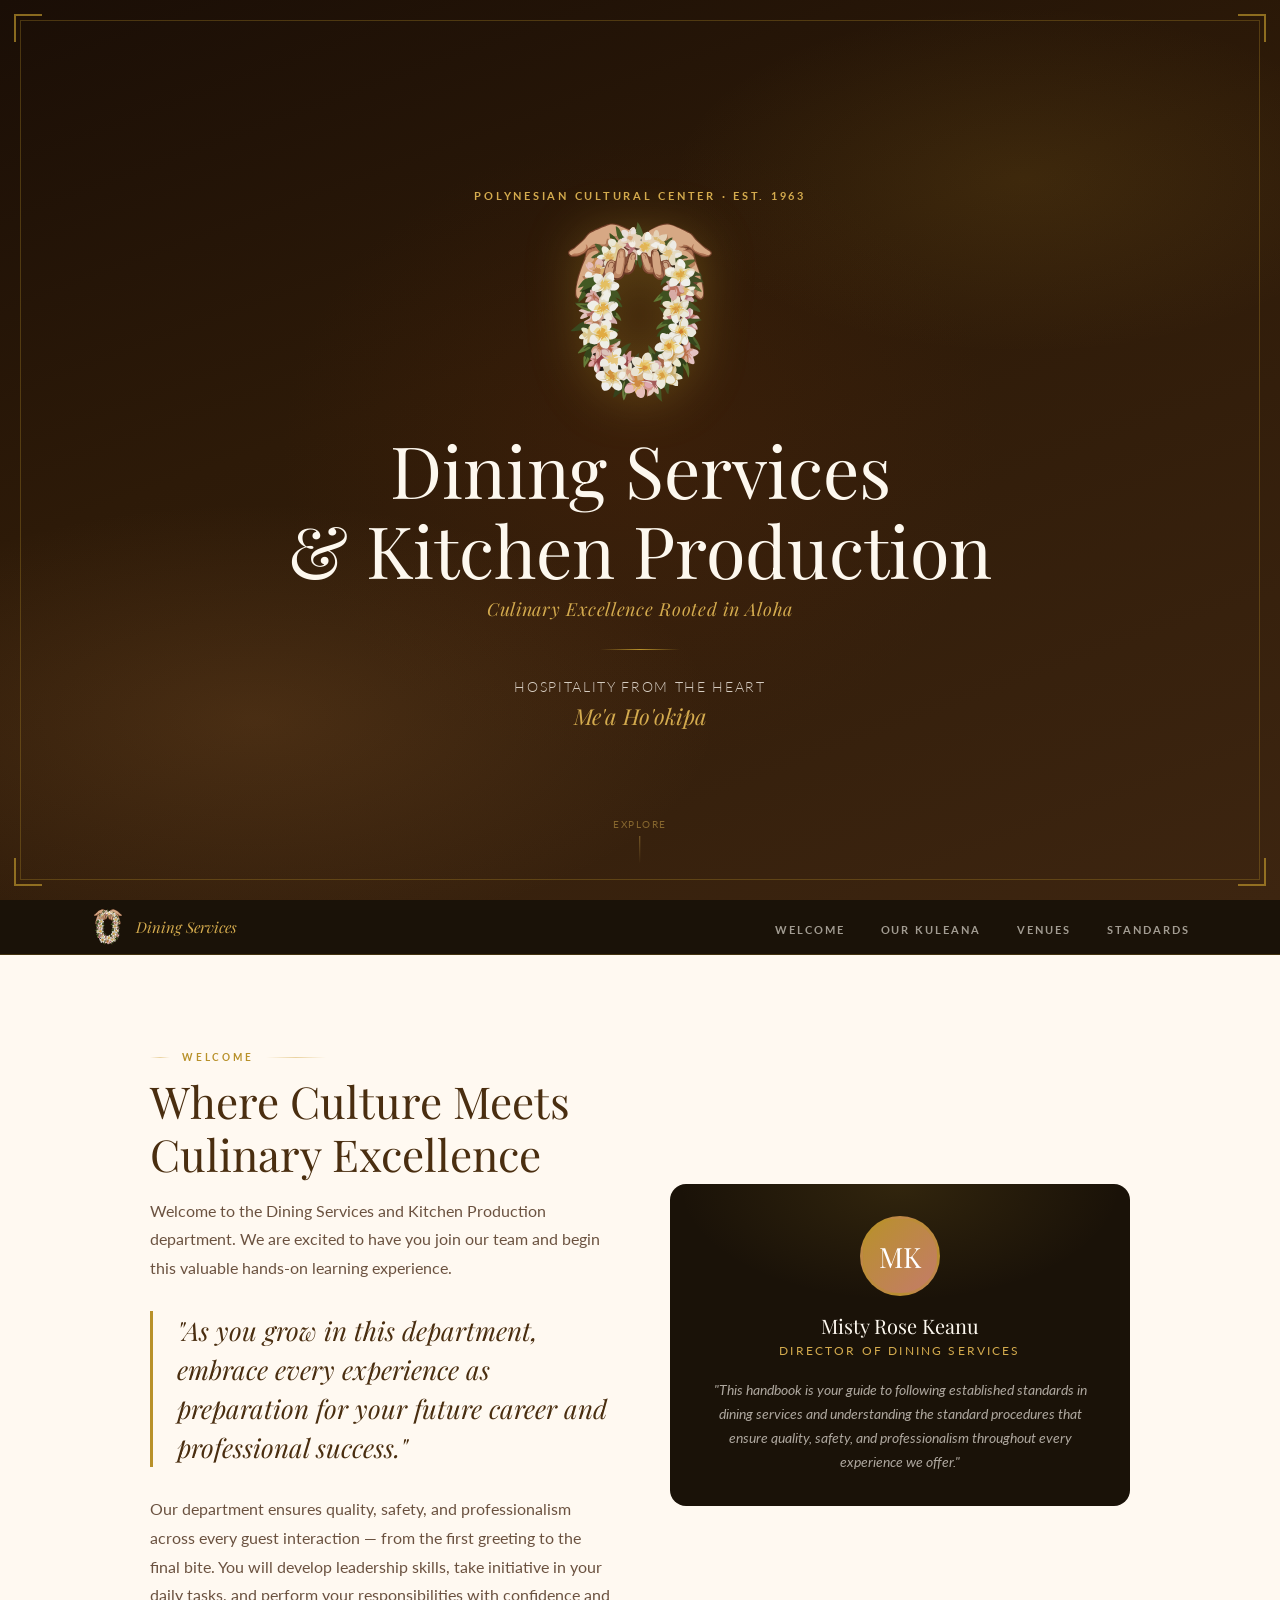
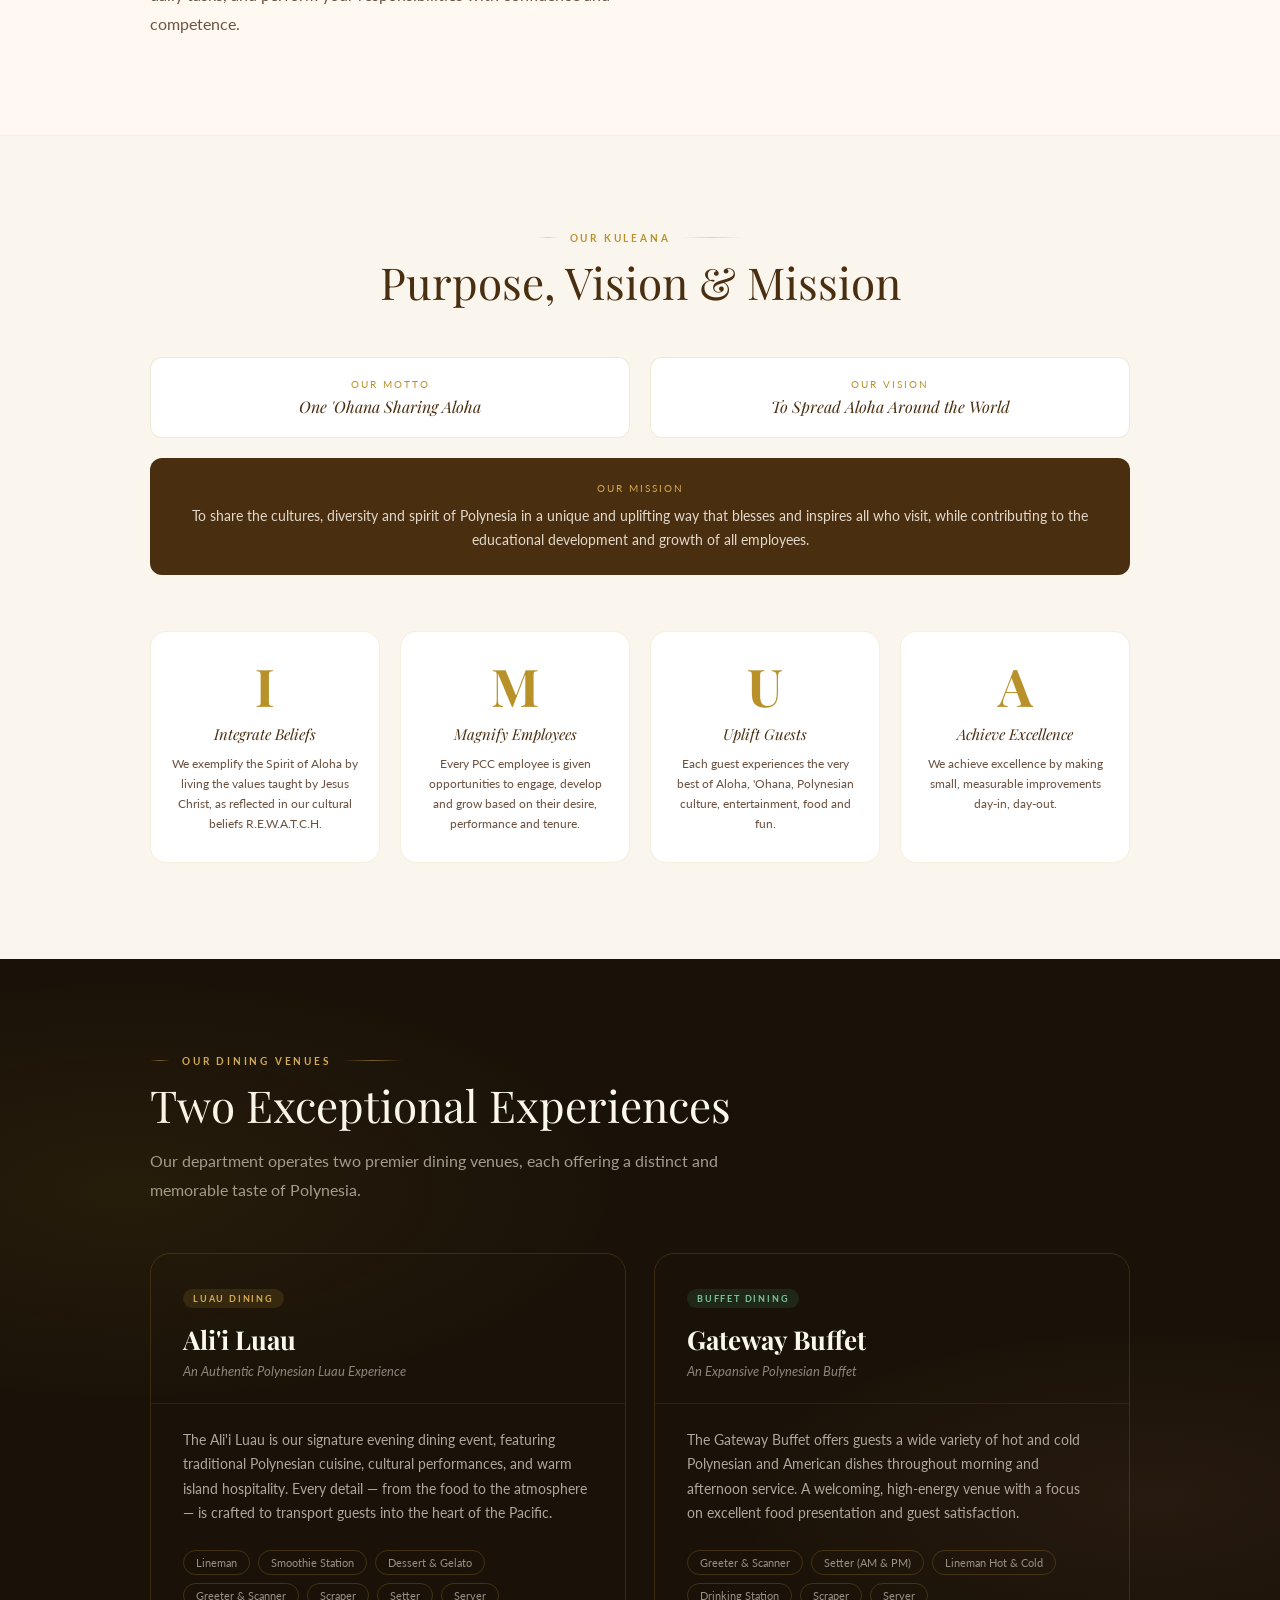
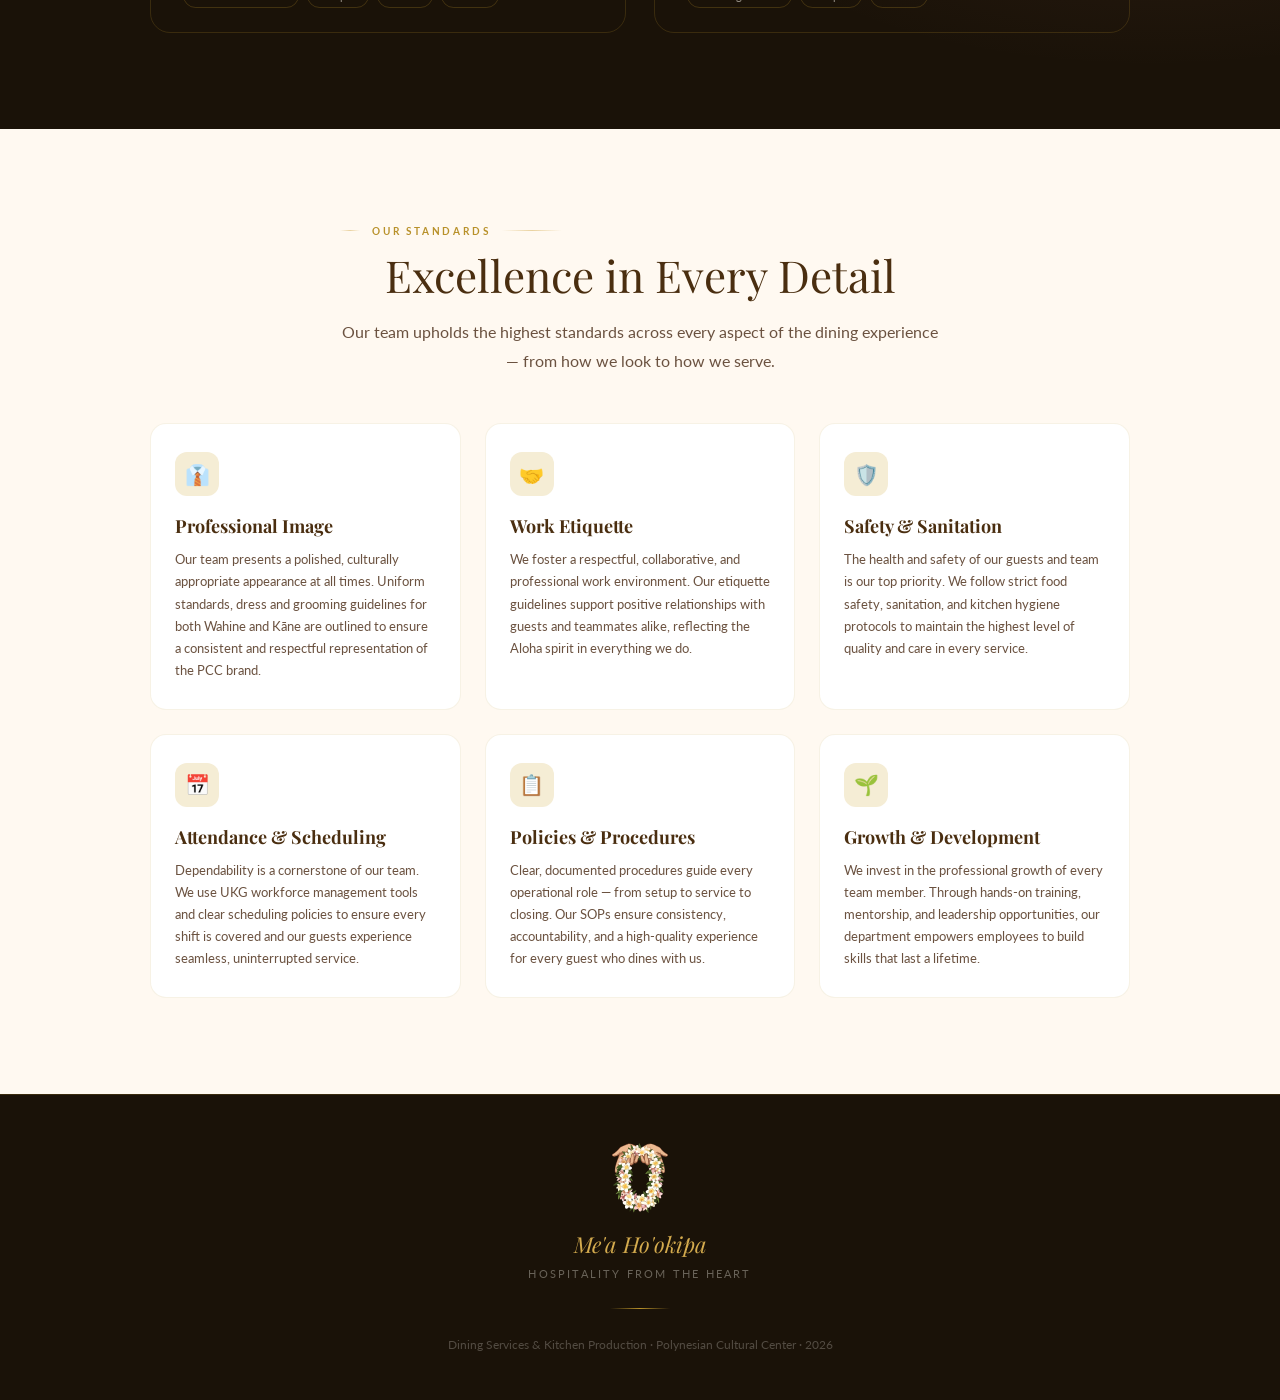
==== index.html @ 876cb035 "Initial commit via Netlify" ====
<!DOCTYPE html>
<html lang="en">
<head>
<meta charset="UTF-8">
<meta name="viewport" content="width=device-width, initial-scale=1.0">
<title>Dining Services & Kitchen Production — Polynesian Cultural Center</title>
<link href="https://fonts.googleapis.com/css2?family=Playfair+Display:ital,wght@0,400;0,700;1,400&family=Lato:wght@300;400;700&display=swap" rel="stylesheet">
<style>
  *, *::before, *::after { box-sizing: border-box; margin: 0; padding: 0; }

  :root {
    --gold: #B8912A;
    --gold-light: #D4AB4E;
    --gold-pale: #F5EDD5;
    --dark: #1A1208;
    --warm-brown: #4A2E10;
    --cream: #FAF6EE;
    --rose: #C47B6A;
    --rose-light: #E8C2B8;
    --green: #2D5A3D;
    --green-light: #4A8C63;
    --text: #2C1F0E;
    --muted: #6B5240;
  }

  html { scroll-behavior: smooth; }

  body {
    font-family: 'Lato', sans-serif;
    background: var(--cream);
    color: var(--text);
    overflow-x: hidden;
  }

  /* ── HERO ── */
  .hero {
    position: relative;
    min-height: 100vh;
    background: linear-gradient(160deg, #1A0E06 0%, #2D1A08 40%, #3D2510 100%);
    display: flex;
    flex-direction: column;
    align-items: center;
    justify-content: center;
    text-align: center;
    padding: 80px 24px 60px;
    overflow: hidden;
  }

  .hero::before {
    content: '';
    position: absolute;
    inset: 0;
    background:
      radial-gradient(ellipse 60% 40% at 20% 80%, rgba(180,120,60,0.18) 0%, transparent 60%),
      radial-gradient(ellipse 50% 35% at 80% 20%, rgba(184,145,42,0.12) 0%, transparent 55%),
      radial-gradient(ellipse 40% 50% at 50% 50%, rgba(90,40,10,0.25) 0%, transparent 70%);
    pointer-events: none;
  }

  /* Decorative corner borders */
  .hero::after {
    content: '';
    position: absolute;
    top: 20px; left: 20px; right: 20px; bottom: 20px;
    border: 1px solid rgba(184,145,42,0.3);
    pointer-events: none;
  }

  .corner {
    position: absolute;
    width: 28px; height: 28px;
    border-color: var(--gold);
    border-style: solid;
    opacity: 0.7;
  }
  .corner.tl { top: 14px; left: 14px; border-width: 2px 0 0 2px; }
  .corner.tr { top: 14px; right: 14px; border-width: 2px 2px 0 0; }
  .corner.bl { bottom: 14px; left: 14px; border-width: 0 0 2px 2px; }
  .corner.br { bottom: 14px; right: 14px; border-width: 0 2px 2px 0; }

  .hero-eyebrow {
    font-family: 'Lato', sans-serif;
    font-size: 11px;
    font-weight: 700;
    letter-spacing: 0.25em;
    text-transform: uppercase;
    color: var(--gold-light);
    margin-bottom: 20px;
    position: relative;
    z-index: 1;
  }

  .hero-logo {
    margin: 0 auto 28px;
    position: relative;
    z-index: 1;
    display: flex;
    align-items: center;
    justify-content: center;
  }

  .hero-title {
    font-family: 'Playfair Display', Georgia, serif;
    font-size: clamp(40px, 7vw, 72px);
    color: #FDF8EF;
    line-height: 1.1;
    font-weight: 400;
    position: relative;
    z-index: 1;
    margin-bottom: 8px;
  }

  .hero-subtitle-dept {
    font-family: 'Playfair Display', Georgia, serif;
    font-size: clamp(13px, 2.5vw, 18px);
    color: var(--gold-light);
    font-style: italic;
    margin-bottom: 28px;
    position: relative;
    z-index: 1;
    letter-spacing: 0.04em;
  }

  .hero-divider {
    width: 80px;
    height: 1px;
    background: linear-gradient(90deg, transparent, var(--gold), transparent);
    margin: 0 auto 28px;
    position: relative;
    z-index: 1;
  }

  .hero-motto {
    font-size: 14px;
    font-weight: 300;
    color: rgba(253,248,239,0.8);
    letter-spacing: 0.12em;
    text-transform: uppercase;
    margin-bottom: 6px;
    position: relative;
    z-index: 1;
  }

  .hero-motto-hawaiian {
    font-family: 'Playfair Display', serif;
    font-size: 22px;
    font-style: italic;
    color: var(--gold-light);
    position: relative;
    z-index: 1;
  }

  .hero-scroll {
    position: absolute;
    bottom: 36px;
    left: 50%;
    transform: translateX(-50%);
    z-index: 1;
    display: flex;
    flex-direction: column;
    align-items: center;
    gap: 6px;
    opacity: 0.5;
    animation: bob 2s ease-in-out infinite;
  }

  @keyframes bob {
    0%, 100% { transform: translateX(-50%) translateY(0); }
    50% { transform: translateX(-50%) translateY(6px); }
  }

  .hero-scroll span {
    font-size: 10px;
    letter-spacing: 0.15em;
    text-transform: uppercase;
    color: var(--gold-light);
  }

  .scroll-line {
    width: 1px;
    height: 28px;
    background: linear-gradient(180deg, var(--gold-light), transparent);
  }

  /* ── NAV ── */
  nav {
    background: var(--dark);
    border-bottom: 1px solid rgba(184,145,42,0.25);
    position: sticky;
    top: 0;
    z-index: 100;
    padding: 0 clamp(16px, 5vw, 80px);
  }

  .nav-inner {
    max-width: 1100px;
    margin: 0 auto;
    display: flex;
    align-items: center;
    justify-content: space-between;
    height: 54px;
  }

  .nav-brand {
    font-family: 'Playfair Display', serif;
    font-size: 15px;
    color: var(--gold-light);
    font-style: italic;
    white-space: nowrap;
  }

  .nav-links {
    display: flex;
    gap: clamp(16px, 3vw, 36px);
    list-style: none;
  }

  .nav-links a {
    font-size: 11px;
    font-weight: 700;
    letter-spacing: 0.18em;
    text-transform: uppercase;
    color: rgba(253,248,239,0.6);
    text-decoration: none;
    transition: color 0.2s;
  }

  .nav-links a:hover { color: var(--gold-light); }

  /* ── SECTION WRAPPER ── */
  .section {
    max-width: 1100px;
    margin: 0 auto;
    padding: clamp(48px, 8vw, 96px) clamp(20px, 5vw, 60px);
  }

  .section-eyebrow {
    font-size: 10px;
    font-weight: 700;
    letter-spacing: 0.28em;
    text-transform: uppercase;
    color: var(--gold);
    margin-bottom: 12px;
    display: flex;
    align-items: center;
    gap: 12px;
  }

  .section-eyebrow::before, .section-eyebrow::after {
    content: '';
    flex: 1;
    height: 1px;
    background: linear-gradient(90deg, transparent, var(--gold-light), transparent);
    max-width: 60px;
    opacity: 0.5;
  }
  .section-eyebrow::before { max-width: 20px; }

  .section-title {
    font-family: 'Playfair Display', serif;
    font-size: clamp(28px, 5vw, 44px);
    font-weight: 400;
    color: var(--warm-brown);
    line-height: 1.2;
    margin-bottom: 16px;
  }

  .section-body {
    font-size: 16px;
    line-height: 1.8;
    color: var(--muted);
    max-width: 640px;
  }

  /* ── INTRO ── */
  #intro {
    background: #FFF9F1;
    border-bottom: 1px solid rgba(184,145,42,0.12);
  }

  .intro-grid {
    display: grid;
    grid-template-columns: 1fr 1fr;
    gap: 60px;
    align-items: center;
  }

  @media (max-width: 700px) { .intro-grid { grid-template-columns: 1fr; gap: 36px; } }

  .intro-quote {
    font-family: 'Playfair Display', serif;
    font-size: clamp(18px, 3.5vw, 26px);
    font-style: italic;
    color: var(--warm-brown);
    line-height: 1.5;
    border-left: 3px solid var(--gold);
    padding-left: 24px;
    margin: 28px 0;
  }

  .director-card {
    background: var(--dark);
    border-radius: 16px;
    padding: 32px;
    text-align: center;
    position: relative;
    overflow: hidden;
  }

  .director-card::before {
    content: '';
    position: absolute;
    inset: 0;
    background: radial-gradient(ellipse 80% 60% at 50% 0%, rgba(184,145,42,0.15), transparent 60%);
    pointer-events: none;
  }

  .director-avatar {
    width: 80px;
    height: 80px;
    background: linear-gradient(135deg, var(--gold), var(--rose));
    border-radius: 50%;
    margin: 0 auto 16px;
    border: 3px solid rgba(184,145,42,0.4);
    display: flex;
    align-items: center;
    justify-content: center;
    font-family: 'Playfair Display', serif;
    font-size: 28px;
    color: #FFF;
    position: relative;
    z-index: 1;
  }

  .director-name {
    font-family: 'Playfair Display', serif;
    font-size: 20px;
    color: #FDF8EF;
    margin-bottom: 4px;
    position: relative;
    z-index: 1;
  }

  .director-role {
    font-size: 12px;
    letter-spacing: 0.18em;
    text-transform: uppercase;
    color: var(--gold-light);
    position: relative;
    z-index: 1;
  }

  .director-message {
    font-size: 14px;
    line-height: 1.7;
    color: rgba(253,248,239,0.65);
    margin-top: 20px;
    font-style: italic;
    position: relative;
    z-index: 1;
  }

  /* ── KULEANA VALUES ── */
  #kuleana {
    background: var(--cream);
  }

  .kuleana-header {
    text-align: center;
    margin-bottom: 48px;
  }

  .kuleana-header .section-eyebrow { justify-content: center; }

  .mission-row {
    display: grid;
    grid-template-columns: 1fr 1fr;
    gap: 20px;
    margin-bottom: 20px;
  }

  @media (max-width: 600px) { .mission-row { grid-template-columns: 1fr; } }

  .mission-pill {
    background: white;
    border: 1px solid rgba(184,145,42,0.2);
    border-radius: 12px;
    padding: 20px 24px;
    text-align: center;
  }

  .mission-pill-label {
    font-size: 10px;
    letter-spacing: 0.2em;
    text-transform: uppercase;
    color: var(--gold);
    margin-bottom: 6px;
  }

  .mission-pill-value {
    font-family: 'Playfair Display', serif;
    font-size: 16px;
    font-style: italic;
    color: var(--warm-brown);
  }

  .mission-full {
    background: var(--warm-brown);
    border-radius: 12px;
    padding: 24px 28px;
    text-align: center;
    margin-bottom: 56px;
  }

  .mission-full-label {
    font-size: 10px;
    letter-spacing: 0.2em;
    text-transform: uppercase;
    color: var(--gold-light);
    margin-bottom: 10px;
  }

  .mission-full-value {
    font-size: 14px;
    line-height: 1.7;
    color: rgba(253,248,239,0.85);
  }

  .imua-grid {
    display: grid;
    grid-template-columns: repeat(4, 1fr);
    gap: 20px;
  }

  @media (max-width: 700px) {
    .imua-grid { grid-template-columns: repeat(2, 1fr); }
  }

  .imua-card {
    background: white;
    border: 1px solid rgba(184,145,42,0.15);
    border-radius: 16px;
    padding: 28px 20px;
    text-align: center;
    transition: transform 0.25s, box-shadow 0.25s;
    cursor: default;
  }

  .imua-card:hover {
    transform: translateY(-4px);
    box-shadow: 0 12px 32px rgba(90,40,10,0.1);
  }

  .imua-letter {
    font-family: 'Playfair Display', serif;
    font-size: 52px;
    font-weight: 700;
    color: var(--gold);
    line-height: 1;
    margin-bottom: 12px;
  }

  .imua-word {
    font-family: 'Playfair Display', serif;
    font-size: 15px;
    font-style: italic;
    color: var(--warm-brown);
    margin-bottom: 10px;
  }

  .imua-desc {
    font-size: 12px;
    line-height: 1.65;
    color: var(--muted);
  }

  /* ── VENUES ── */
  #venues {
    background: var(--dark);
    position: relative;
    overflow: hidden;
  }

  #venues::before {
    content: '';
    position: absolute;
    inset: 0;
    background:
      radial-gradient(ellipse 70% 50% at 10% 30%, rgba(184,145,42,0.08), transparent 55%),
      radial-gradient(ellipse 60% 40% at 90% 70%, rgba(196,123,106,0.08), transparent 55%);
    pointer-events: none;
  }

  #venues .section-title { color: #FDF8EF; }
  #venues .section-body { color: rgba(253,248,239,0.6); }
  #venues .section-eyebrow { color: var(--gold-light); }

  .venues-grid {
    display: grid;
    grid-template-columns: 1fr 1fr;
    gap: 28px;
    margin-top: 48px;
  }

  @media (max-width: 700px) { .venues-grid { grid-template-columns: 1fr; } }

  .venue-card {
    border: 1px solid rgba(184,145,42,0.2);
    border-radius: 20px;
    overflow: hidden;
    transition: border-color 0.25s;
  }

  .venue-card:hover { border-color: rgba(184,145,42,0.5); }

  .venue-header {
    padding: 32px 32px 24px;
    position: relative;
    border-bottom: 1px solid rgba(184,145,42,0.12);
  }

  .venue-tag {
    display: inline-block;
    font-size: 9px;
    font-weight: 700;
    letter-spacing: 0.2em;
    text-transform: uppercase;
    padding: 4px 10px;
    border-radius: 20px;
    margin-bottom: 14px;
  }

  .venue-tag.alii { background: rgba(184,145,42,0.15); color: var(--gold-light); }
  .venue-tag.gateway { background: rgba(45,90,61,0.3); color: #7DBF95; }

  .venue-name {
    font-family: 'Playfair Display', serif;
    font-size: 26px;
    color: #FDF8EF;
    margin-bottom: 6px;
  }

  .venue-tagline {
    font-size: 13px;
    font-style: italic;
    color: rgba(253,248,239,0.5);
  }

  .venue-body {
    padding: 24px 32px;
  }

  .venue-desc {
    font-size: 14px;
    line-height: 1.75;
    color: rgba(253,248,239,0.65);
    margin-bottom: 24px;
  }

  .venue-roles {
    display: flex;
    flex-wrap: wrap;
    gap: 8px;
  }

  .role-chip {
    font-size: 11px;
    padding: 5px 12px;
    border-radius: 20px;
    border: 1px solid rgba(184,145,42,0.25);
    color: rgba(253,248,239,0.55);
  }

  /* ── STANDARDS ── */
  #standards {
    background: #FFF9F1;
  }

  .standards-grid {
    display: grid;
    grid-template-columns: repeat(3, 1fr);
    gap: 24px;
    margin-top: 48px;
  }

  @media (max-width: 750px) {
    .standards-grid { grid-template-columns: 1fr; }
  }

  .standard-card {
    background: white;
    border: 1px solid rgba(184,145,42,0.12);
    border-radius: 16px;
    padding: 28px 24px;
    position: relative;
  }

  .standard-icon {
    width: 44px;
    height: 44px;
    border-radius: 12px;
    background: var(--gold-pale);
    display: flex;
    align-items: center;
    justify-content: center;
    margin-bottom: 18px;
    font-size: 20px;
  }

  .standard-title {
    font-family: 'Playfair Display', serif;
    font-size: 18px;
    color: var(--warm-brown);
    margin-bottom: 10px;
  }

  .standard-desc {
    font-size: 13px;
    line-height: 1.7;
    color: var(--muted);
  }

  /* ── FOOTER ── */
  footer {
    background: var(--dark);
    border-top: 1px solid rgba(184,145,42,0.2);
    padding: 48px clamp(20px, 5vw, 60px);
    text-align: center;
  }

  .footer-logo {
    font-family: 'Playfair Display', serif;
    font-size: 22px;
    color: var(--gold-light);
    font-style: italic;
    margin-bottom: 8px;
  }

  .footer-sub {
    font-size: 11px;
    letter-spacing: 0.2em;
    text-transform: uppercase;
    color: rgba(253,248,239,0.35);
    margin-bottom: 28px;
  }

  .footer-divider {
    width: 60px;
    height: 1px;
    background: linear-gradient(90deg, transparent, var(--gold), transparent);
    margin: 0 auto 28px;
  }

  .footer-copy {
    font-size: 12px;
    color: rgba(253,248,239,0.25);
  }

  /* Fade-in on scroll */
  .fade-up {
    opacity: 0;
    transform: translateY(24px);
    transition: opacity 0.7s ease, transform 0.7s ease;
  }
  .fade-up.visible {
    opacity: 1;
    transform: none;
  }

</style>
</head>
<body>

<!-- HERO -->
<section class="hero">
  <div class="corner tl"></div>
  <div class="corner tr"></div>
  <div class="corner bl"></div>
  <div class="corner br"></div>

  <p class="hero-eyebrow">Polynesian Cultural Center · Est. 1963</p>

  <div class="hero-logo" aria-label="Dining Services logo">
    <img src="LOGO.svg" alt="Dining Services Logo" width="180" height="180" style="object-fit:contain; filter: drop-shadow(0 4px 24px rgba(184,145,42,0.35));">
  </div>

  <h1 class="hero-title">Dining Services<br>&amp; Kitchen Production</h1>
  <p class="hero-subtitle-dept">Culinary Excellence Rooted in Aloha</p>

  <div class="hero-divider"></div>

  <p class="hero-motto">Hospitality from the Heart</p>
  <p class="hero-motto-hawaiian">Me'a Ho'okipa</p>

  <div class="hero-scroll" aria-hidden="true">
    <span>Explore</span>
    <div class="scroll-line"></div>
  </div>
</section>

<!-- NAV -->
<nav>
  <div class="nav-inner">
    <span class="nav-brand" style="display:flex;align-items:center;gap:10px;">
      <img src="LOGO.svg" alt="" width="36" height="36" style="object-fit:contain;vertical-align:middle;">
      Dining Services
    </span>
    <ul class="nav-links">
      <li><a href="#intro">Welcome</a></li>
      <li><a href="#kuleana">Our Kuleana</a></li>
      <li><a href="#venues">Venues</a></li>
      <li><a href="#standards">Standards</a></li>
    </ul>
  </div>
</nav>

<!-- INTRO -->
<section id="intro">
  <div class="section">
    <div class="intro-grid">
      <div class="fade-up">
        <p class="section-eyebrow">Welcome</p>
        <h2 class="section-title">Where Culture Meets Culinary Excellence</h2>
        <p class="section-body">
          Welcome to the Dining Services and Kitchen Production department. We are excited to have you join our team and begin this valuable hands-on learning experience.
        </p>
        <blockquote class="intro-quote">
          "As you grow in this department, embrace every experience as preparation for your future career and professional success."
        </blockquote>
        <p class="section-body">
          Our department ensures quality, safety, and professionalism across every guest interaction — from the first greeting to the final bite. You will develop leadership skills, take initiative in your daily tasks, and perform your responsibilities with confidence and competence.
        </p>
      </div>

      <div class="fade-up">
        <div class="director-card">
          <div class="director-avatar">MK</div>
          <p class="director-name">Misty Rose Keanu</p>
          <p class="director-role">Director of Dining Services</p>
          <p class="director-message">
            "This handbook is your guide to following established standards in dining services and understanding the standard procedures that ensure quality, safety, and professionalism throughout every experience we offer."
          </p>
        </div>
      </div>
    </div>
  </div>
</section>

<!-- KULEANA -->
<section id="kuleana">
  <div class="section">
    <div class="kuleana-header fade-up">
      <p class="section-eyebrow">Our Kuleana</p>
      <h2 class="section-title">Purpose, Vision &amp; Mission</h2>
    </div>

    <div class="fade-up">
      <div class="mission-row">
        <div class="mission-pill">
          <p class="mission-pill-label">Our Motto</p>
          <p class="mission-pill-value">One 'Ohana Sharing Aloha</p>
        </div>
        <div class="mission-pill">
          <p class="mission-pill-label">Our Vision</p>
          <p class="mission-pill-value">To Spread Aloha Around the World</p>
        </div>
      </div>

      <div class="mission-full">
        <p class="mission-full-label">Our Mission</p>
        <p class="mission-full-value">
          To share the cultures, diversity and spirit of Polynesia in a unique and uplifting way that blesses and inspires all who visit, while contributing to the educational development and growth of all employees.
        </p>
      </div>

      <div class="imua-grid">
        <div class="imua-card">
          <div class="imua-letter">I</div>
          <div class="imua-word">Integrate Beliefs</div>
          <p class="imua-desc">We exemplify the Spirit of Aloha by living the values taught by Jesus Christ, as reflected in our cultural beliefs R.E.W.A.T.C.H.</p>
        </div>
        <div class="imua-card">
          <div class="imua-letter">M</div>
          <div class="imua-word">Magnify Employees</div>
          <p class="imua-desc">Every PCC employee is given opportunities to engage, develop and grow based on their desire, performance and tenure.</p>
        </div>
        <div class="imua-card">
          <div class="imua-letter">U</div>
          <div class="imua-word">Uplift Guests</div>
          <p class="imua-desc">Each guest experiences the very best of Aloha, 'Ohana, Polynesian culture, entertainment, food and fun.</p>
        </div>
        <div class="imua-card">
          <div class="imua-letter">A</div>
          <div class="imua-word">Achieve Excellence</div>
          <p class="imua-desc">We achieve excellence by making small, measurable improvements day-in, day-out.</p>
        </div>
      </div>
    </div>
  </div>
</section>

<!-- VENUES -->
<section id="venues">
  <div class="section">
    <div class="fade-up">
      <p class="section-eyebrow">Our Dining Venues</p>
      <h2 class="section-title">Two Exceptional Experiences</h2>
      <p class="section-body">Our department operates two premier dining venues, each offering a distinct and memorable taste of Polynesia.</p>
    </div>

    <div class="venues-grid fade-up">
      <div class="venue-card">
        <div class="venue-header">
          <span class="venue-tag alii">Luau Dining</span>
          <h3 class="venue-name">Ali'i Luau</h3>
          <p class="venue-tagline">An Authentic Polynesian Luau Experience</p>
        </div>
        <div class="venue-body">
          <p class="venue-desc">
            The Ali'i Luau is our signature evening dining event, featuring traditional Polynesian cuisine, cultural performances, and warm island hospitality. Every detail — from the food to the atmosphere — is crafted to transport guests into the heart of the Pacific.
          </p>
          <div class="venue-roles">
            <span class="role-chip">Lineman</span>
            <span class="role-chip">Smoothie Station</span>
            <span class="role-chip">Dessert &amp; Gelato</span>
            <span class="role-chip">Greeter &amp; Scanner</span>
            <span class="role-chip">Scraper</span>
            <span class="role-chip">Setter</span>
            <span class="role-chip">Server</span>
          </div>
        </div>
      </div>

      <div class="venue-card">
        <div class="venue-header">
          <span class="venue-tag gateway">Buffet Dining</span>
          <h3 class="venue-name">Gateway Buffet</h3>
          <p class="venue-tagline">An Expansive Polynesian Buffet</p>
        </div>
        <div class="venue-body">
          <p class="venue-desc">
            The Gateway Buffet offers guests a wide variety of hot and cold Polynesian and American dishes throughout morning and afternoon service. A welcoming, high-energy venue with a focus on excellent food presentation and guest satisfaction.
          </p>
          <div class="venue-roles">
            <span class="role-chip">Greeter &amp; Scanner</span>
            <span class="role-chip">Setter (AM &amp; PM)</span>
            <span class="role-chip">Lineman Hot &amp; Cold</span>
            <span class="role-chip">Drinking Station</span>
            <span class="role-chip">Scraper</span>
            <span class="role-chip">Server</span>
          </div>
        </div>
      </div>
    </div>
  </div>
</section>

<!-- STANDARDS -->
<section id="standards">
  <div class="section">
    <div class="fade-up" style="text-align:center; max-width:600px; margin:0 auto 0;">
      <p class="section-eyebrow">Our Standards</p>
      <h2 class="section-title">Excellence in Every Detail</h2>
      <p class="section-body" style="margin:0 auto;">Our team upholds the highest standards across every aspect of the dining experience — from how we look to how we serve.</p>
    </div>

    <div class="standards-grid fade-up">
      <div class="standard-card">
        <div class="standard-icon">👔</div>
        <h3 class="standard-title">Professional Image</h3>
        <p class="standard-desc">Our team presents a polished, culturally appropriate appearance at all times. Uniform standards, dress and grooming guidelines for both Wahine and Kāne are outlined to ensure a consistent and respectful representation of the PCC brand.</p>
      </div>

      <div class="standard-card">
        <div class="standard-icon">🤝</div>
        <h3 class="standard-title">Work Etiquette</h3>
        <p class="standard-desc">We foster a respectful, collaborative, and professional work environment. Our etiquette guidelines support positive relationships with guests and teammates alike, reflecting the Aloha spirit in everything we do.</p>
      </div>

      <div class="standard-card">
        <div class="standard-icon">🛡️</div>
        <h3 class="standard-title">Safety &amp; Sanitation</h3>
        <p class="standard-desc">The health and safety of our guests and team is our top priority. We follow strict food safety, sanitation, and kitchen hygiene protocols to maintain the highest level of quality and care in every service.</p>
      </div>

      <div class="standard-card">
        <div class="standard-icon">📅</div>
        <h3 class="standard-title">Attendance &amp; Scheduling</h3>
        <p class="standard-desc">Dependability is a cornerstone of our team. We use UKG workforce management tools and clear scheduling policies to ensure every shift is covered and our guests experience seamless, uninterrupted service.</p>
      </div>

      <div class="standard-card">
        <div class="standard-icon">📋</div>
        <h3 class="standard-title">Policies &amp; Procedures</h3>
        <p class="standard-desc">Clear, documented procedures guide every operational role — from setup to service to closing. Our SOPs ensure consistency, accountability, and a high-quality experience for every guest who dines with us.</p>
      </div>

      <div class="standard-card">
        <div class="standard-icon">🌱</div>
        <h3 class="standard-title">Growth &amp; Development</h3>
        <p class="standard-desc">We invest in the professional growth of every team member. Through hands-on training, mentorship, and leadership opportunities, our department empowers employees to build skills that last a lifetime.</p>
      </div>
    </div>
  </div>
</section>

<!-- FOOTER -->
<footer>
  <div style="display:flex;align-items:center;justify-content:center;gap:16px;margin-bottom:16px;">
    <img src="LOGO.svg" alt="PCC Dining Services Logo" width="70" height="70" style="object-fit:contain;filter:brightness(1.1);">
  </div>
  <p class="footer-logo">Me'a Ho'okipa</p>
  <p class="footer-sub">Hospitality from the Heart</p>
  <div class="footer-divider"></div>
  <p class="footer-copy">Dining Services &amp; Kitchen Production · Polynesian Cultural Center · 2026</p>
</footer>

<script>
  const observer = new IntersectionObserver((entries) => {
    entries.forEach(e => {
      if (e.isIntersecting) {
        e.target.classList.add('visible');
        const delay = Array.from(e.target.parentElement.children).indexOf(e.target) * 80;
        e.target.style.transitionDelay = delay + 'ms';
      }
    });
  }, { threshold: 0.1 });

  document.querySelectorAll('.fade-up').forEach(el => observer.observe(el));
</script>

</body>
</html>
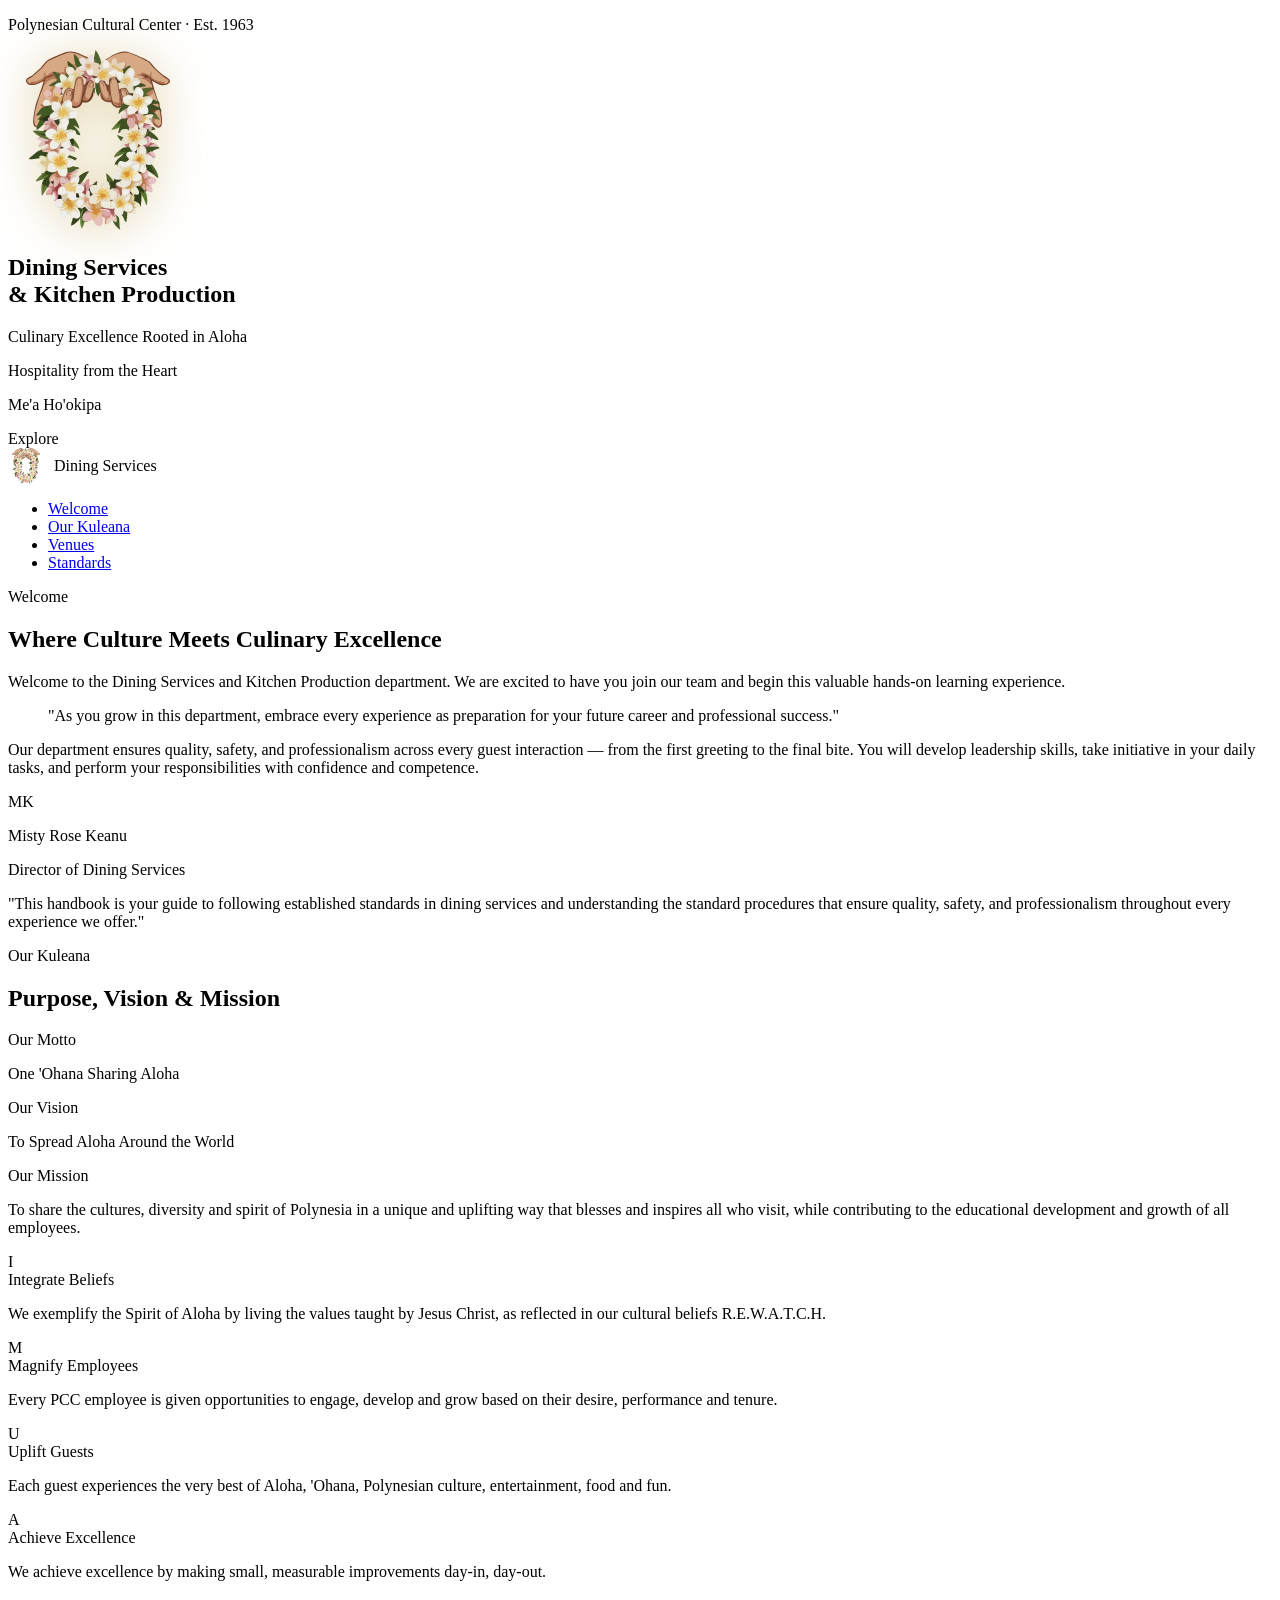
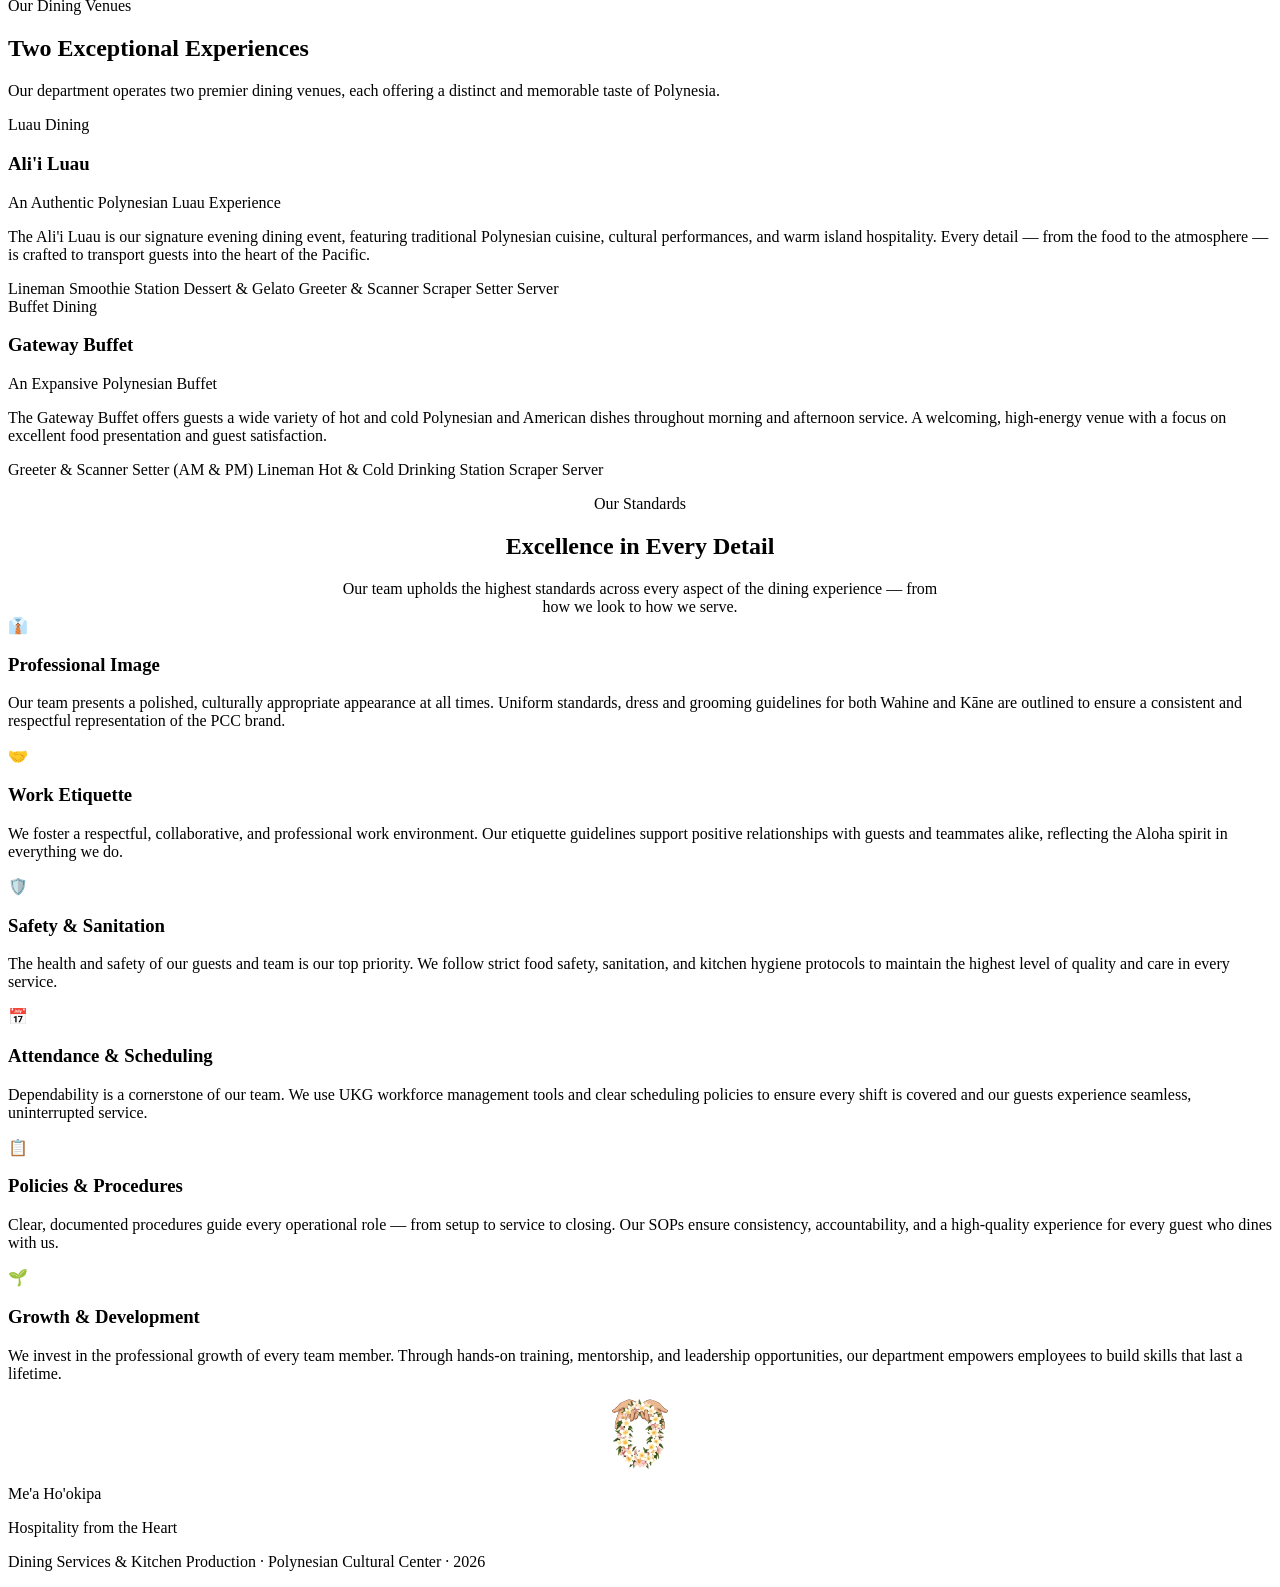
==== commit 0a3591d5: "Update index.html" ====
--- a/index.html
+++ b/index.html
@@ -5,669 +5,7 @@
 <meta name="viewport" content="width=device-width, initial-scale=1.0">
 <title>Dining Services & Kitchen Production — Polynesian Cultural Center</title>
 <link href="https://fonts.googleapis.com/css2?family=Playfair+Display:ital,wght@0,400;0,700;1,400&family=Lato:wght@300;400;700&display=swap" rel="stylesheet">
-<style>
-  *, *::before, *::after { box-sizing: border-box; margin: 0; padding: 0; }
-
-  :root {
-    --gold: #B8912A;
-    --gold-light: #D4AB4E;
-    --gold-pale: #F5EDD5;
-    --dark: #1A1208;
-    --warm-brown: #4A2E10;
-    --cream: #FAF6EE;
-    --rose: #C47B6A;
-    --rose-light: #E8C2B8;
-    --green: #2D5A3D;
-    --green-light: #4A8C63;
-    --text: #2C1F0E;
-    --muted: #6B5240;
-  }
-
-  html { scroll-behavior: smooth; }
-
-  body {
-    font-family: 'Lato', sans-serif;
-    background: var(--cream);
-    color: var(--text);
-    overflow-x: hidden;
-  }
-
-  /* ── HERO ── */
-  .hero {
-    position: relative;
-    min-height: 100vh;
-    background: linear-gradient(160deg, #1A0E06 0%, #2D1A08 40%, #3D2510 100%);
-    display: flex;
-    flex-direction: column;
-    align-items: center;
-    justify-content: center;
-    text-align: center;
-    padding: 80px 24px 60px;
-    overflow: hidden;
-  }
-
-  .hero::before {
-    content: '';
-    position: absolute;
-    inset: 0;
-    background:
-      radial-gradient(ellipse 60% 40% at 20% 80%, rgba(180,120,60,0.18) 0%, transparent 60%),
-      radial-gradient(ellipse 50% 35% at 80% 20%, rgba(184,145,42,0.12) 0%, transparent 55%),
-      radial-gradient(ellipse 40% 50% at 50% 50%, rgba(90,40,10,0.25) 0%, transparent 70%);
-    pointer-events: none;
-  }
-
-  /* Decorative corner borders */
-  .hero::after {
-    content: '';
-    position: absolute;
-    top: 20px; left: 20px; right: 20px; bottom: 20px;
-    border: 1px solid rgba(184,145,42,0.3);
-    pointer-events: none;
-  }
-
-  .corner {
-    position: absolute;
-    width: 28px; height: 28px;
-    border-color: var(--gold);
-    border-style: solid;
-    opacity: 0.7;
-  }
-  .corner.tl { top: 14px; left: 14px; border-width: 2px 0 0 2px; }
-  .corner.tr { top: 14px; right: 14px; border-width: 2px 2px 0 0; }
-  .corner.bl { bottom: 14px; left: 14px; border-width: 0 0 2px 2px; }
-  .corner.br { bottom: 14px; right: 14px; border-width: 0 2px 2px 0; }
-
-  .hero-eyebrow {
-    font-family: 'Lato', sans-serif;
-    font-size: 11px;
-    font-weight: 700;
-    letter-spacing: 0.25em;
-    text-transform: uppercase;
-    color: var(--gold-light);
-    margin-bottom: 20px;
-    position: relative;
-    z-index: 1;
-  }
-
-  .hero-logo {
-    margin: 0 auto 28px;
-    position: relative;
-    z-index: 1;
-    display: flex;
-    align-items: center;
-    justify-content: center;
-  }
-
-  .hero-title {
-    font-family: 'Playfair Display', Georgia, serif;
-    font-size: clamp(40px, 7vw, 72px);
-    color: #FDF8EF;
-    line-height: 1.1;
-    font-weight: 400;
-    position: relative;
-    z-index: 1;
-    margin-bottom: 8px;
-  }
-
-  .hero-subtitle-dept {
-    font-family: 'Playfair Display', Georgia, serif;
-    font-size: clamp(13px, 2.5vw, 18px);
-    color: var(--gold-light);
-    font-style: italic;
-    margin-bottom: 28px;
-    position: relative;
-    z-index: 1;
-    letter-spacing: 0.04em;
-  }
-
-  .hero-divider {
-    width: 80px;
-    height: 1px;
-    background: linear-gradient(90deg, transparent, var(--gold), transparent);
-    margin: 0 auto 28px;
-    position: relative;
-    z-index: 1;
-  }
-
-  .hero-motto {
-    font-size: 14px;
-    font-weight: 300;
-    color: rgba(253,248,239,0.8);
-    letter-spacing: 0.12em;
-    text-transform: uppercase;
-    margin-bottom: 6px;
-    position: relative;
-    z-index: 1;
-  }
-
-  .hero-motto-hawaiian {
-    font-family: 'Playfair Display', serif;
-    font-size: 22px;
-    font-style: italic;
-    color: var(--gold-light);
-    position: relative;
-    z-index: 1;
-  }
-
-  .hero-scroll {
-    position: absolute;
-    bottom: 36px;
-    left: 50%;
-    transform: translateX(-50%);
-    z-index: 1;
-    display: flex;
-    flex-direction: column;
-    align-items: center;
-    gap: 6px;
-    opacity: 0.5;
-    animation: bob 2s ease-in-out infinite;
-  }
-
-  @keyframes bob {
-    0%, 100% { transform: translateX(-50%) translateY(0); }
-    50% { transform: translateX(-50%) translateY(6px); }
-  }
-
-  .hero-scroll span {
-    font-size: 10px;
-    letter-spacing: 0.15em;
-    text-transform: uppercase;
-    color: var(--gold-light);
-  }
-
-  .scroll-line {
-    width: 1px;
-    height: 28px;
-    background: linear-gradient(180deg, var(--gold-light), transparent);
-  }
-
-  /* ── NAV ── */
-  nav {
-    background: var(--dark);
-    border-bottom: 1px solid rgba(184,145,42,0.25);
-    position: sticky;
-    top: 0;
-    z-index: 100;
-    padding: 0 clamp(16px, 5vw, 80px);
-  }
-
-  .nav-inner {
-    max-width: 1100px;
-    margin: 0 auto;
-    display: flex;
-    align-items: center;
-    justify-content: space-between;
-    height: 54px;
-  }
-
-  .nav-brand {
-    font-family: 'Playfair Display', serif;
-    font-size: 15px;
-    color: var(--gold-light);
-    font-style: italic;
-    white-space: nowrap;
-  }
-
-  .nav-links {
-    display: flex;
-    gap: clamp(16px, 3vw, 36px);
-    list-style: none;
-  }
-
-  .nav-links a {
-    font-size: 11px;
-    font-weight: 700;
-    letter-spacing: 0.18em;
-    text-transform: uppercase;
-    color: rgba(253,248,239,0.6);
-    text-decoration: none;
-    transition: color 0.2s;
-  }
-
-  .nav-links a:hover { color: var(--gold-light); }
-
-  /* ── SECTION WRAPPER ── */
-  .section {
-    max-width: 1100px;
-    margin: 0 auto;
-    padding: clamp(48px, 8vw, 96px) clamp(20px, 5vw, 60px);
-  }
-
-  .section-eyebrow {
-    font-size: 10px;
-    font-weight: 700;
-    letter-spacing: 0.28em;
-    text-transform: uppercase;
-    color: var(--gold);
-    margin-bottom: 12px;
-    display: flex;
-    align-items: center;
-    gap: 12px;
-  }
-
-  .section-eyebrow::before, .section-eyebrow::after {
-    content: '';
-    flex: 1;
-    height: 1px;
-    background: linear-gradient(90deg, transparent, var(--gold-light), transparent);
-    max-width: 60px;
-    opacity: 0.5;
-  }
-  .section-eyebrow::before { max-width: 20px; }
-
-  .section-title {
-    font-family: 'Playfair Display', serif;
-    font-size: clamp(28px, 5vw, 44px);
-    font-weight: 400;
-    color: var(--warm-brown);
-    line-height: 1.2;
-    margin-bottom: 16px;
-  }
-
-  .section-body {
-    font-size: 16px;
-    line-height: 1.8;
-    color: var(--muted);
-    max-width: 640px;
-  }
-
-  /* ── INTRO ── */
-  #intro {
-    background: #FFF9F1;
-    border-bottom: 1px solid rgba(184,145,42,0.12);
-  }
-
-  .intro-grid {
-    display: grid;
-    grid-template-columns: 1fr 1fr;
-    gap: 60px;
-    align-items: center;
-  }
-
-  @media (max-width: 700px) { .intro-grid { grid-template-columns: 1fr; gap: 36px; } }
-
-  .intro-quote {
-    font-family: 'Playfair Display', serif;
-    font-size: clamp(18px, 3.5vw, 26px);
-    font-style: italic;
-    color: var(--warm-brown);
-    line-height: 1.5;
-    border-left: 3px solid var(--gold);
-    padding-left: 24px;
-    margin: 28px 0;
-  }
-
-  .director-card {
-    background: var(--dark);
-    border-radius: 16px;
-    padding: 32px;
-    text-align: center;
-    position: relative;
-    overflow: hidden;
-  }
-
-  .director-card::before {
-    content: '';
-    position: absolute;
-    inset: 0;
-    background: radial-gradient(ellipse 80% 60% at 50% 0%, rgba(184,145,42,0.15), transparent 60%);
-    pointer-events: none;
-  }
-
-  .director-avatar {
-    width: 80px;
-    height: 80px;
-    background: linear-gradient(135deg, var(--gold), var(--rose));
-    border-radius: 50%;
-    margin: 0 auto 16px;
-    border: 3px solid rgba(184,145,42,0.4);
-    display: flex;
-    align-items: center;
-    justify-content: center;
-    font-family: 'Playfair Display', serif;
-    font-size: 28px;
-    color: #FFF;
-    position: relative;
-    z-index: 1;
-  }
-
-  .director-name {
-    font-family: 'Playfair Display', serif;
-    font-size: 20px;
-    color: #FDF8EF;
-    margin-bottom: 4px;
-    position: relative;
-    z-index: 1;
-  }
-
-  .director-role {
-    font-size: 12px;
-    letter-spacing: 0.18em;
-    text-transform: uppercase;
-    color: var(--gold-light);
-    position: relative;
-    z-index: 1;
-  }
-
-  .director-message {
-    font-size: 14px;
-    line-height: 1.7;
-    color: rgba(253,248,239,0.65);
-    margin-top: 20px;
-    font-style: italic;
-    position: relative;
-    z-index: 1;
-  }
-
-  /* ── KULEANA VALUES ── */
-  #kuleana {
-    background: var(--cream);
-  }
-
-  .kuleana-header {
-    text-align: center;
-    margin-bottom: 48px;
-  }
-
-  .kuleana-header .section-eyebrow { justify-content: center; }
-
-  .mission-row {
-    display: grid;
-    grid-template-columns: 1fr 1fr;
-    gap: 20px;
-    margin-bottom: 20px;
-  }
-
-  @media (max-width: 600px) { .mission-row { grid-template-columns: 1fr; } }
-
-  .mission-pill {
-    background: white;
-    border: 1px solid rgba(184,145,42,0.2);
-    border-radius: 12px;
-    padding: 20px 24px;
-    text-align: center;
-  }
-
-  .mission-pill-label {
-    font-size: 10px;
-    letter-spacing: 0.2em;
-    text-transform: uppercase;
-    color: var(--gold);
-    margin-bottom: 6px;
-  }
-
-  .mission-pill-value {
-    font-family: 'Playfair Display', serif;
-    font-size: 16px;
-    font-style: italic;
-    color: var(--warm-brown);
-  }
-
-  .mission-full {
-    background: var(--warm-brown);
-    border-radius: 12px;
-    padding: 24px 28px;
-    text-align: center;
-    margin-bottom: 56px;
-  }
-
-  .mission-full-label {
-    font-size: 10px;
-    letter-spacing: 0.2em;
-    text-transform: uppercase;
-    color: var(--gold-light);
-    margin-bottom: 10px;
-  }
-
-  .mission-full-value {
-    font-size: 14px;
-    line-height: 1.7;
-    color: rgba(253,248,239,0.85);
-  }
-
-  .imua-grid {
-    display: grid;
-    grid-template-columns: repeat(4, 1fr);
-    gap: 20px;
-  }
-
-  @media (max-width: 700px) {
-    .imua-grid { grid-template-columns: repeat(2, 1fr); }
-  }
-
-  .imua-card {
-    background: white;
-    border: 1px solid rgba(184,145,42,0.15);
-    border-radius: 16px;
-    padding: 28px 20px;
-    text-align: center;
-    transition: transform 0.25s, box-shadow 0.25s;
-    cursor: default;
-  }
-
-  .imua-card:hover {
-    transform: translateY(-4px);
-    box-shadow: 0 12px 32px rgba(90,40,10,0.1);
-  }
-
-  .imua-letter {
-    font-family: 'Playfair Display', serif;
-    font-size: 52px;
-    font-weight: 700;
-    color: var(--gold);
-    line-height: 1;
-    margin-bottom: 12px;
-  }
-
-  .imua-word {
-    font-family: 'Playfair Display', serif;
-    font-size: 15px;
-    font-style: italic;
-    color: var(--warm-brown);
-    margin-bottom: 10px;
-  }
-
-  .imua-desc {
-    font-size: 12px;
-    line-height: 1.65;
-    color: var(--muted);
-  }
-
-  /* ── VENUES ── */
-  #venues {
-    background: var(--dark);
-    position: relative;
-    overflow: hidden;
-  }
-
-  #venues::before {
-    content: '';
-    position: absolute;
-    inset: 0;
-    background:
-      radial-gradient(ellipse 70% 50% at 10% 30%, rgba(184,145,42,0.08), transparent 55%),
-      radial-gradient(ellipse 60% 40% at 90% 70%, rgba(196,123,106,0.08), transparent 55%);
-    pointer-events: none;
-  }
-
-  #venues .section-title { color: #FDF8EF; }
-  #venues .section-body { color: rgba(253,248,239,0.6); }
-  #venues .section-eyebrow { color: var(--gold-light); }
-
-  .venues-grid {
-    display: grid;
-    grid-template-columns: 1fr 1fr;
-    gap: 28px;
-    margin-top: 48px;
-  }
-
-  @media (max-width: 700px) { .venues-grid { grid-template-columns: 1fr; } }
-
-  .venue-card {
-    border: 1px solid rgba(184,145,42,0.2);
-    border-radius: 20px;
-    overflow: hidden;
-    transition: border-color 0.25s;
-  }
-
-  .venue-card:hover { border-color: rgba(184,145,42,0.5); }
-
-  .venue-header {
-    padding: 32px 32px 24px;
-    position: relative;
-    border-bottom: 1px solid rgba(184,145,42,0.12);
-  }
-
-  .venue-tag {
-    display: inline-block;
-    font-size: 9px;
-    font-weight: 700;
-    letter-spacing: 0.2em;
-    text-transform: uppercase;
-    padding: 4px 10px;
-    border-radius: 20px;
-    margin-bottom: 14px;
-  }
-
-  .venue-tag.alii { background: rgba(184,145,42,0.15); color: var(--gold-light); }
-  .venue-tag.gateway { background: rgba(45,90,61,0.3); color: #7DBF95; }
-
-  .venue-name {
-    font-family: 'Playfair Display', serif;
-    font-size: 26px;
-    color: #FDF8EF;
-    margin-bottom: 6px;
-  }
-
-  .venue-tagline {
-    font-size: 13px;
-    font-style: italic;
-    color: rgba(253,248,239,0.5);
-  }
-
-  .venue-body {
-    padding: 24px 32px;
-  }
-
-  .venue-desc {
-    font-size: 14px;
-    line-height: 1.75;
-    color: rgba(253,248,239,0.65);
-    margin-bottom: 24px;
-  }
-
-  .venue-roles {
-    display: flex;
-    flex-wrap: wrap;
-    gap: 8px;
-  }
-
-  .role-chip {
-    font-size: 11px;
-    padding: 5px 12px;
-    border-radius: 20px;
-    border: 1px solid rgba(184,145,42,0.25);
-    color: rgba(253,248,239,0.55);
-  }
-
-  /* ── STANDARDS ── */
-  #standards {
-    background: #FFF9F1;
-  }
-
-  .standards-grid {
-    display: grid;
-    grid-template-columns: repeat(3, 1fr);
-    gap: 24px;
-    margin-top: 48px;
-  }
-
-  @media (max-width: 750px) {
-    .standards-grid { grid-template-columns: 1fr; }
-  }
-
-  .standard-card {
-    background: white;
-    border: 1px solid rgba(184,145,42,0.12);
-    border-radius: 16px;
-    padding: 28px 24px;
-    position: relative;
-  }
-
-  .standard-icon {
-    width: 44px;
-    height: 44px;
-    border-radius: 12px;
-    background: var(--gold-pale);
-    display: flex;
-    align-items: center;
-    justify-content: center;
-    margin-bottom: 18px;
-    font-size: 20px;
-  }
-
-  .standard-title {
-    font-family: 'Playfair Display', serif;
-    font-size: 18px;
-    color: var(--warm-brown);
-    margin-bottom: 10px;
-  }
-
-  .standard-desc {
-    font-size: 13px;
-    line-height: 1.7;
-    color: var(--muted);
-  }
-
-  /* ── FOOTER ── */
-  footer {
-    background: var(--dark);
-    border-top: 1px solid rgba(184,145,42,0.2);
-    padding: 48px clamp(20px, 5vw, 60px);
-    text-align: center;
-  }
-
-  .footer-logo {
-    font-family: 'Playfair Display', serif;
-    font-size: 22px;
-    color: var(--gold-light);
-    font-style: italic;
-    margin-bottom: 8px;
-  }
-
-  .footer-sub {
-    font-size: 11px;
-    letter-spacing: 0.2em;
-    text-transform: uppercase;
-    color: rgba(253,248,239,0.35);
-    margin-bottom: 28px;
-  }
-
-  .footer-divider {
-    width: 60px;
-    height: 1px;
-    background: linear-gradient(90deg, transparent, var(--gold), transparent);
-    margin: 0 auto 28px;
-  }
-
-  .footer-copy {
-    font-size: 12px;
-    color: rgba(253,248,239,0.25);
-  }
-
-  /* Fade-in on scroll */
-  .fade-up {
-    opacity: 0;
-    transform: translateY(24px);
-    transition: opacity 0.7s ease, transform 0.7s ease;
-  }
-  .fade-up.visible {
-    opacity: 1;
-    transform: none;
-  }
-
-</style>
+<link rel="stylesheet" href="styles.css">
 </head>
 <body>
 
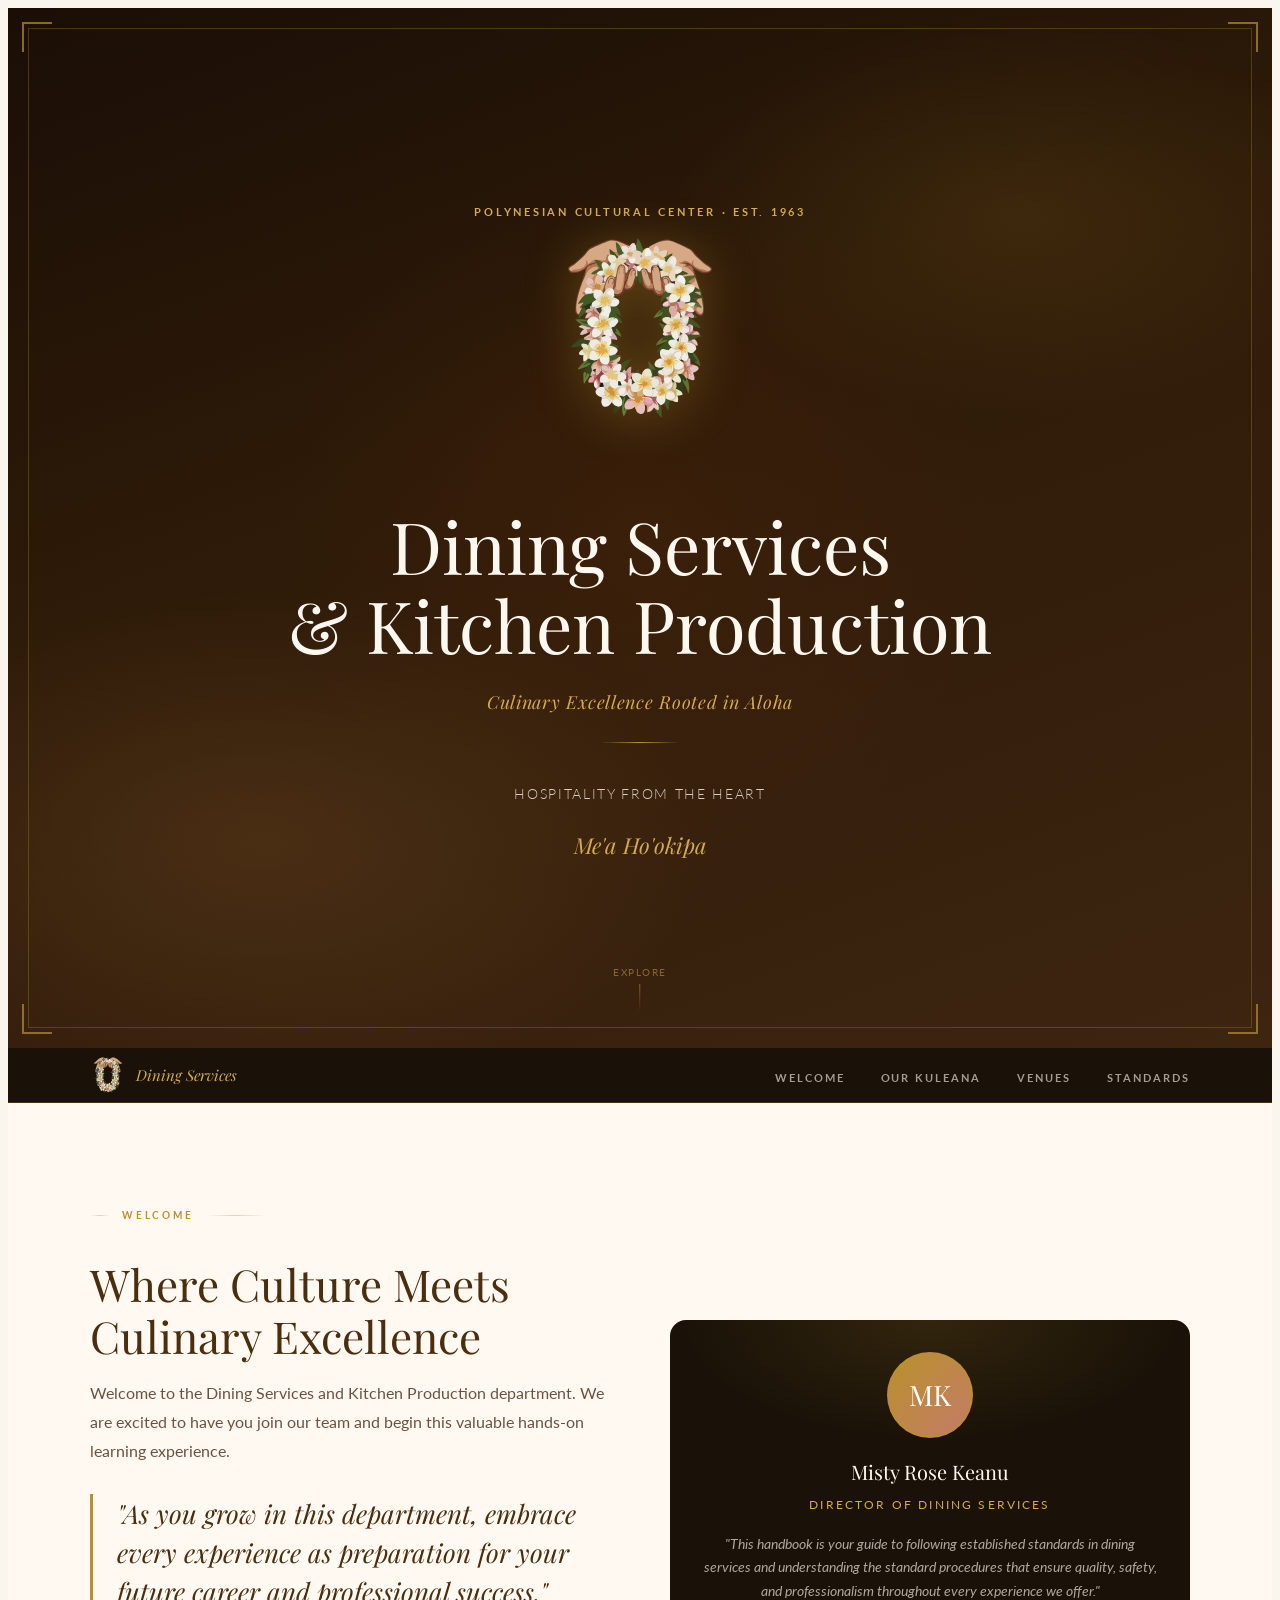
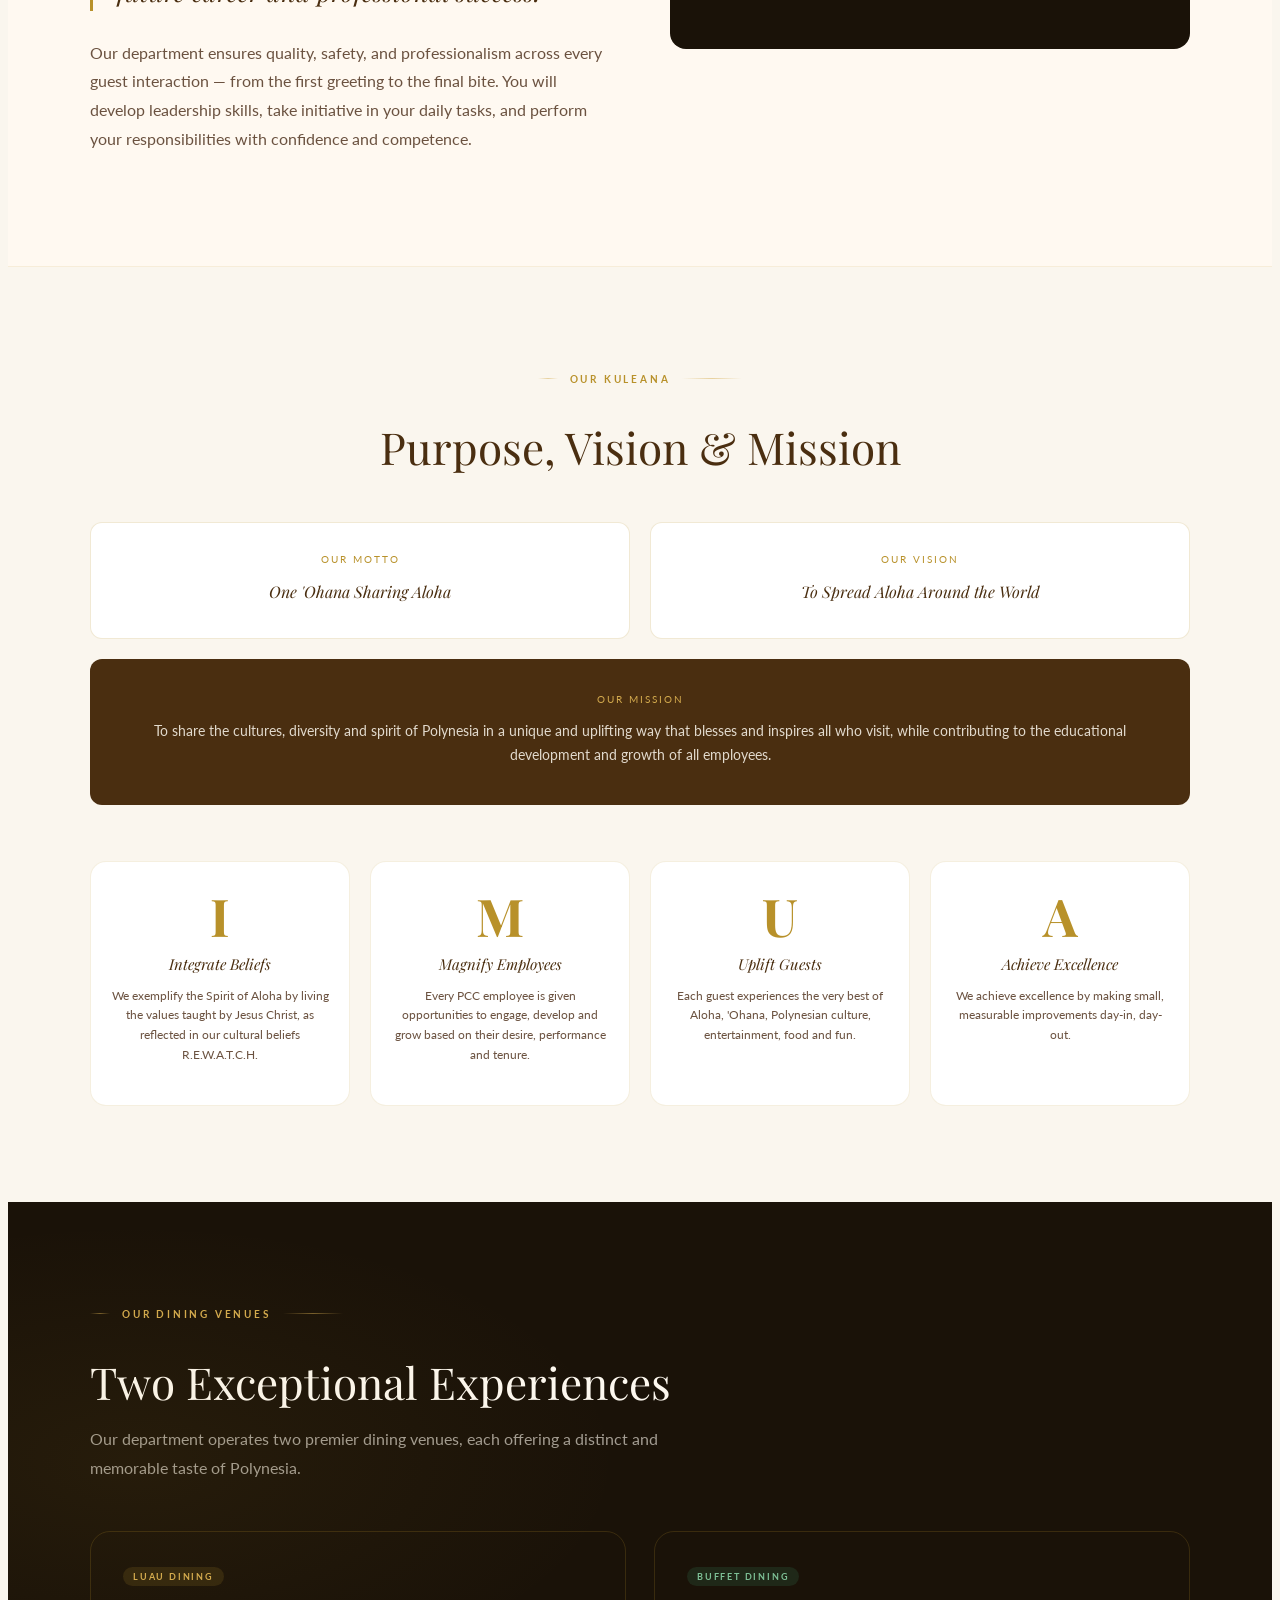
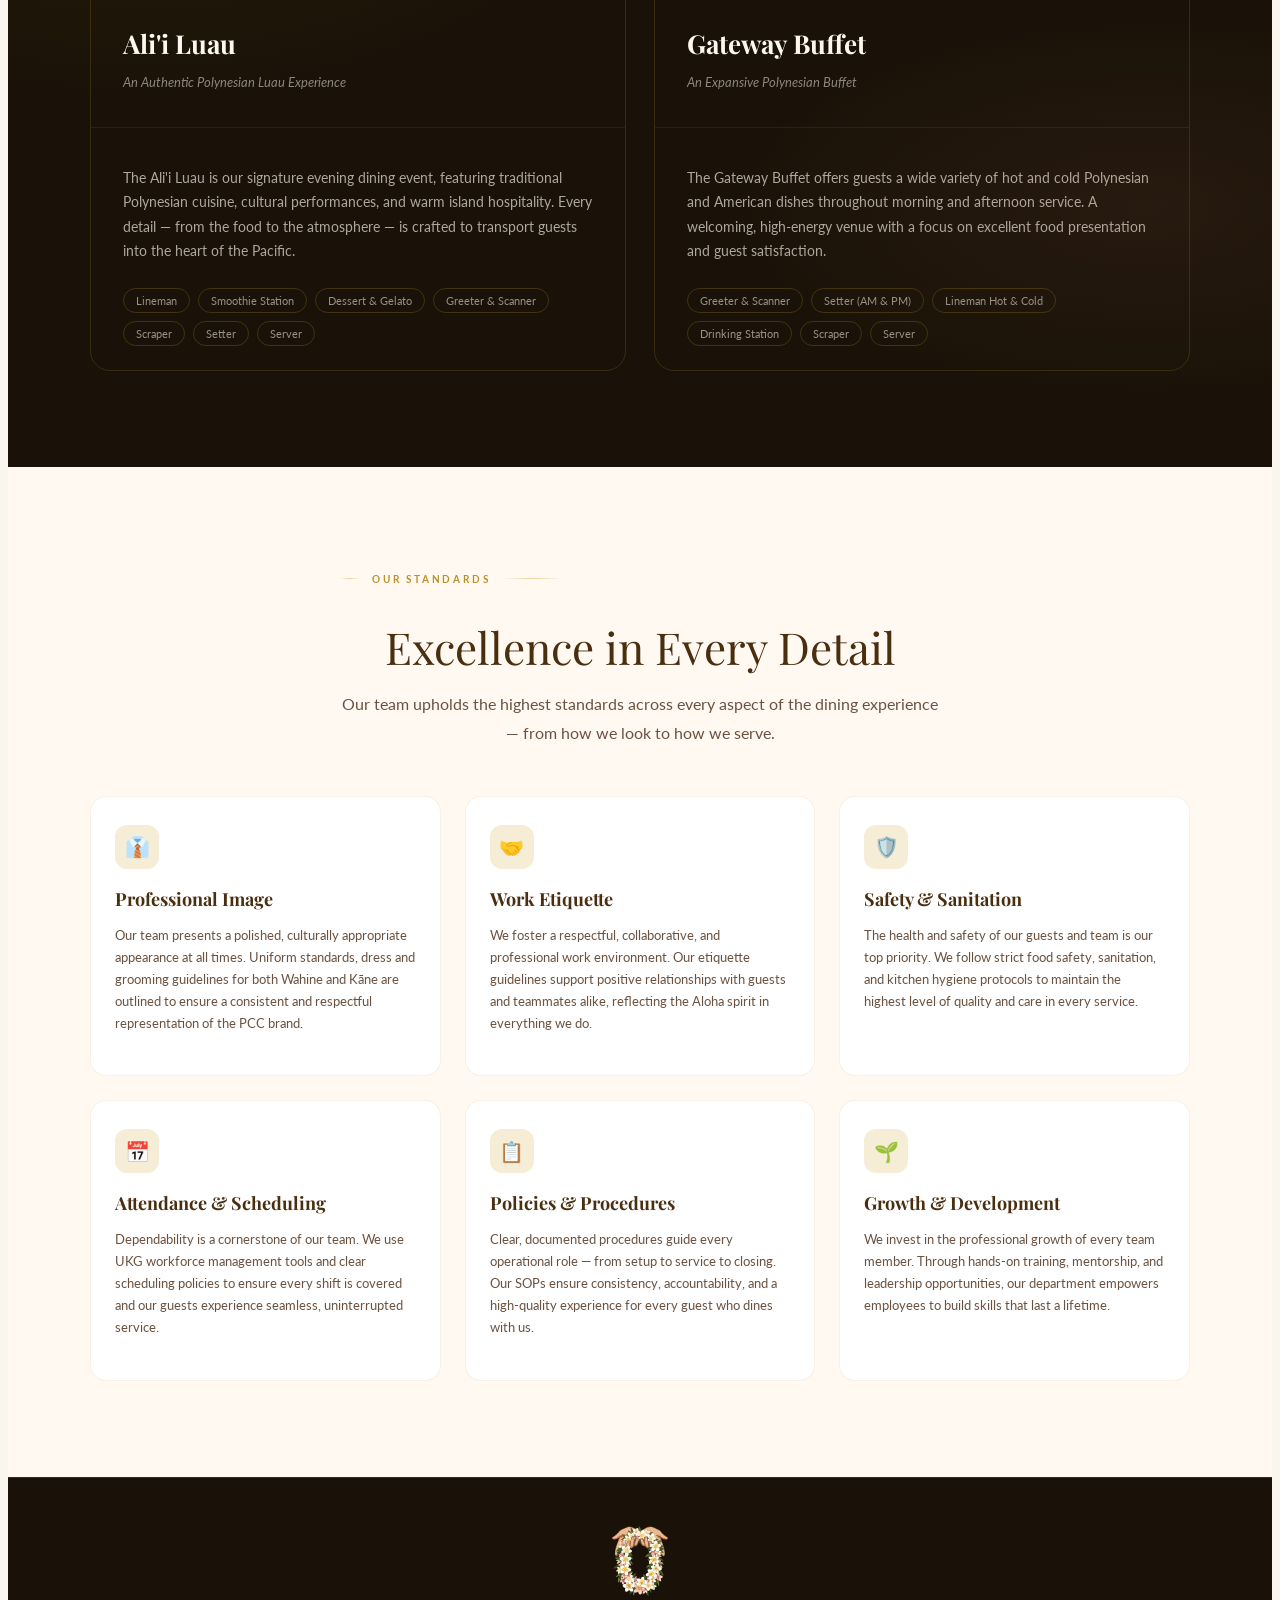
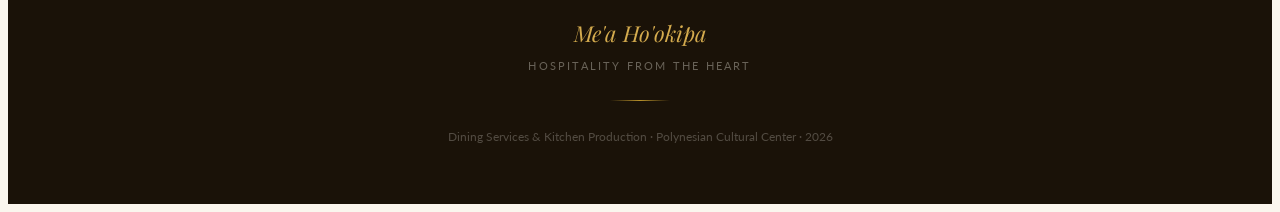
==== commit 81795942: "Update" ====
--- a/index.html
+++ b/index.html
@@ -5,7 +5,7 @@
 <meta name="viewport" content="width=device-width, initial-scale=1.0">
 <title>Dining Services & Kitchen Production — Polynesian Cultural Center</title>
 <link href="https://fonts.googleapis.com/css2?family=Playfair+Display:ital,wght@0,400;0,700;1,400&family=Lato:wght@300;400;700&display=swap" rel="stylesheet">
-<link rel="stylesheet" href="styles.css">
+<link rel="stylesheet" href="css/styles.css">
 </head>
 <body>
 
@@ -19,7 +19,7 @@
   <p class="hero-eyebrow">Polynesian Cultural Center · Est. 1963</p>
 
   <div class="hero-logo" aria-label="Dining Services logo">
-    <img src="LOGO.svg" alt="Dining Services Logo" width="180" height="180" style="object-fit:contain; filter: drop-shadow(0 4px 24px rgba(184,145,42,0.35));">
+    <img src="assets/LOGO.svg" alt="Dining Services Logo" width="180" height="180" style="object-fit:contain; filter: drop-shadow(0 4px 24px rgba(184,145,42,0.35));">
   </div>
 
   <h1 class="hero-title">Dining Services<br>&amp; Kitchen Production</h1>
@@ -40,7 +40,7 @@
 <nav>
   <div class="nav-inner">
     <span class="nav-brand" style="display:flex;align-items:center;gap:10px;">
-      <img src="LOGO.svg" alt="" width="36" height="36" style="object-fit:contain;vertical-align:middle;">
+      <img src="assets/LOGO.svg" alt="" width="36" height="36" style="object-fit:contain;vertical-align:middle;">
       Dining Services
     </span>
     <ul class="nav-links">
@@ -245,7 +245,7 @@
 <!-- FOOTER -->
 <footer>
   <div style="display:flex;align-items:center;justify-content:center;gap:16px;margin-bottom:16px;">
-    <img src="LOGO.svg" alt="PCC Dining Services Logo" width="70" height="70" style="object-fit:contain;filter:brightness(1.1);">
+    <img src="assets/LOGO.svg" alt="PCC Dining Services Logo" width="70" height="70" style="object-fit:contain;filter:brightness(1.1);">
   </div>
   <p class="footer-logo">Me'a Ho'okipa</p>
   <p class="footer-sub">Hospitality from the Heart</p>
--- a/css/styles.css
+++ b/css/styles.css
@@ -0,0 +1,750 @@
+<style>
+  *, *::before, *::after { box-sizing: border-box; margin: 0; padding: 0; }
+
+
+  :root {
+    --gold: #B8912A;
+    --gold-light: #D4AB4E;
+    --gold-pale: #F5EDD5;
+    --dark: #1A1208;
+    --warm-brown: #4A2E10;
+    --cream: #FAF6EE;
+    --rose: #C47B6A;
+    --rose-light: #E8C2B8;
+    --green: #2D5A3D;
+    --green-light: #4A8C63;
+    --text: #2C1F0E;
+    --muted: #6B5240;
+  }
+
+
+  html { scroll-behavior: smooth; }
+
+
+  body {
+    font-family: 'Lato', sans-serif;
+    background: var(--cream);
+    color: var(--text);
+    overflow-x: hidden;
+  }
+
+
+  /* ── HERO ── */
+  .hero {
+    position: relative;
+    min-height: 100vh;
+    background: linear-gradient(160deg, #1A0E06 0%, #2D1A08 40%, #3D2510 100%);
+    display: flex;
+    flex-direction: column;
+    align-items: center;
+    justify-content: center;
+    text-align: center;
+    padding: 80px 24px 60px;
+    overflow: hidden;
+  }
+
+
+  .hero::before {
+    content: '';
+    position: absolute;
+    inset: 0;
+    background:
+      radial-gradient(ellipse 60% 40% at 20% 80%, rgba(180,120,60,0.18) 0%, transparent 60%),
+      radial-gradient(ellipse 50% 35% at 80% 20%, rgba(184,145,42,0.12) 0%, transparent 55%),
+      radial-gradient(ellipse 40% 50% at 50% 50%, rgba(90,40,10,0.25) 0%, transparent 70%);
+    pointer-events: none;
+  }
+
+
+  /* Decorative corner borders */
+  .hero::after {
+    content: '';
+    position: absolute;
+    top: 20px; left: 20px; right: 20px; bottom: 20px;
+    border: 1px solid rgba(184,145,42,0.3);
+    pointer-events: none;
+  }
+
+
+  .corner {
+    position: absolute;
+    width: 28px; height: 28px;
+    border-color: var(--gold);
+    border-style: solid;
+    opacity: 0.7;
+  }
+  .corner.tl { top: 14px; left: 14px; border-width: 2px 0 0 2px; }
+  .corner.tr { top: 14px; right: 14px; border-width: 2px 2px 0 0; }
+  .corner.bl { bottom: 14px; left: 14px; border-width: 0 0 2px 2px; }
+  .corner.br { bottom: 14px; right: 14px; border-width: 0 2px 2px 0; }
+
+
+  .hero-eyebrow {
+    font-family: 'Lato', sans-serif;
+    font-size: 11px;
+    font-weight: 700;
+    letter-spacing: 0.25em;
+    text-transform: uppercase;
+    color: var(--gold-light);
+    margin-bottom: 20px;
+    position: relative;
+    z-index: 1;
+  }
+
+
+  .hero-logo {
+    margin: 0 auto 28px;
+    position: relative;
+    z-index: 1;
+    display: flex;
+    align-items: center;
+    justify-content: center;
+  }
+
+
+  .hero-title {
+    font-family: 'Playfair Display', Georgia, serif;
+    font-size: clamp(40px, 7vw, 72px);
+    color: #FDF8EF;
+    line-height: 1.1;
+    font-weight: 400;
+    position: relative;
+    z-index: 1;
+    margin-bottom: 8px;
+  }
+
+
+  .hero-subtitle-dept {
+    font-family: 'Playfair Display', Georgia, serif;
+    font-size: clamp(13px, 2.5vw, 18px);
+    color: var(--gold-light);
+    font-style: italic;
+    margin-bottom: 28px;
+    position: relative;
+    z-index: 1;
+    letter-spacing: 0.04em;
+  }
+
+
+  .hero-divider {
+    width: 80px;
+    height: 1px;
+    background: linear-gradient(90deg, transparent, var(--gold), transparent);
+    margin: 0 auto 28px;
+    position: relative;
+    z-index: 1;
+  }
+
+
+  .hero-motto {
+    font-size: 14px;
+    font-weight: 300;
+    color: rgba(253,248,239,0.8);
+    letter-spacing: 0.12em;
+    text-transform: uppercase;
+    margin-bottom: 6px;
+    position: relative;
+    z-index: 1;
+  }
+
+
+  .hero-motto-hawaiian {
+    font-family: 'Playfair Display', serif;
+    font-size: 22px;
+    font-style: italic;
+    color: var(--gold-light);
+    position: relative;
+    z-index: 1;
+  }
+
+
+  .hero-scroll {
+    position: absolute;
+    bottom: 36px;
+    left: 50%;
+    transform: translateX(-50%);
+    z-index: 1;
+    display: flex;
+    flex-direction: column;
+    align-items: center;
+    gap: 6px;
+    opacity: 0.5;
+    animation: bob 2s ease-in-out infinite;
+  }
+
+
+  @keyframes bob {
+    0%, 100% { transform: translateX(-50%) translateY(0); }
+    50% { transform: translateX(-50%) translateY(6px); }
+  }
+
+
+  .hero-scroll span {
+    font-size: 10px;
+    letter-spacing: 0.15em;
+    text-transform: uppercase;
+    color: var(--gold-light);
+  }
+
+
+  .scroll-line {
+    width: 1px;
+    height: 28px;
+    background: linear-gradient(180deg, var(--gold-light), transparent);
+  }
+
+
+  /* ── NAV ── */
+  nav {
+    background: var(--dark);
+    border-bottom: 1px solid rgba(184,145,42,0.25);
+    position: sticky;
+    top: 0;
+    z-index: 100;
+    padding: 0 clamp(16px, 5vw, 80px);
+  }
+
+
+  .nav-inner {
+    max-width: 1100px;
+    margin: 0 auto;
+    display: flex;
+    align-items: center;
+    justify-content: space-between;
+    height: 54px;
+  }
+
+
+  .nav-brand {
+    font-family: 'Playfair Display', serif;
+    font-size: 15px;
+    color: var(--gold-light);
+    font-style: italic;
+    white-space: nowrap;
+  }
+
+
+  .nav-links {
+    display: flex;
+    gap: clamp(16px, 3vw, 36px);
+    list-style: none;
+  }
+
+
+  .nav-links a {
+    font-size: 11px;
+    font-weight: 700;
+    letter-spacing: 0.18em;
+    text-transform: uppercase;
+    color: rgba(253,248,239,0.6);
+    text-decoration: none;
+    transition: color 0.2s;
+  }
+
+
+  .nav-links a:hover { color: var(--gold-light); }
+
+
+  /* ── SECTION WRAPPER ── */
+  .section {
+    max-width: 1100px;
+    margin: 0 auto;
+    padding: clamp(48px, 8vw, 96px) clamp(20px, 5vw, 60px);
+  }
+
+
+  .section-eyebrow {
+    font-size: 10px;
+    font-weight: 700;
+    letter-spacing: 0.28em;
+    text-transform: uppercase;
+    color: var(--gold);
+    margin-bottom: 12px;
+    display: flex;
+    align-items: center;
+    gap: 12px;
+  }
+
+
+  .section-eyebrow::before, .section-eyebrow::after {
+    content: '';
+    flex: 1;
+    height: 1px;
+    background: linear-gradient(90deg, transparent, var(--gold-light), transparent);
+    max-width: 60px;
+    opacity: 0.5;
+  }
+  .section-eyebrow::before { max-width: 20px; }
+
+
+  .section-title {
+    font-family: 'Playfair Display', serif;
+    font-size: clamp(28px, 5vw, 44px);
+    font-weight: 400;
+    color: var(--warm-brown);
+    line-height: 1.2;
+    margin-bottom: 16px;
+  }
+
+
+  .section-body {
+    font-size: 16px;
+    line-height: 1.8;
+    color: var(--muted);
+    max-width: 640px;
+  }
+
+
+  /* ── INTRO ── */
+  #intro {
+    background: #FFF9F1;
+    border-bottom: 1px solid rgba(184,145,42,0.12);
+  }
+
+
+  .intro-grid {
+    display: grid;
+    grid-template-columns: 1fr 1fr;
+    gap: 60px;
+    align-items: center;
+  }
+
+
+  @media (max-width: 700px) { .intro-grid { grid-template-columns: 1fr; gap: 36px; } }
+
+
+  .intro-quote {
+    font-family: 'Playfair Display', serif;
+    font-size: clamp(18px, 3.5vw, 26px);
+    font-style: italic;
+    color: var(--warm-brown);
+    line-height: 1.5;
+    border-left: 3px solid var(--gold);
+    padding-left: 24px;
+    margin: 28px 0;
+  }
+
+
+  .director-card {
+    background: var(--dark);
+    border-radius: 16px;
+    padding: 32px;
+    text-align: center;
+    position: relative;
+    overflow: hidden;
+  }
+
+
+  .director-card::before {
+    content: '';
+    position: absolute;
+    inset: 0;
+    background: radial-gradient(ellipse 80% 60% at 50% 0%, rgba(184,145,42,0.15), transparent 60%);
+    pointer-events: none;
+  }
+
+
+  .director-avatar {
+    width: 80px;
+    height: 80px;
+    background: linear-gradient(135deg, var(--gold), var(--rose));
+    border-radius: 50%;
+    margin: 0 auto 16px;
+    border: 3px solid rgba(184,145,42,0.4);
+    display: flex;
+    align-items: center;
+    justify-content: center;
+    font-family: 'Playfair Display', serif;
+    font-size: 28px;
+    color: #FFF;
+    position: relative;
+    z-index: 1;
+  }
+
+
+  .director-name {
+    font-family: 'Playfair Display', serif;
+    font-size: 20px;
+    color: #FDF8EF;
+    margin-bottom: 4px;
+    position: relative;
+    z-index: 1;
+  }
+
+
+  .director-role {
+    font-size: 12px;
+    letter-spacing: 0.18em;
+    text-transform: uppercase;
+    color: var(--gold-light);
+    position: relative;
+    z-index: 1;
+  }
+
+
+  .director-message {
+    font-size: 14px;
+    line-height: 1.7;
+    color: rgba(253,248,239,0.65);
+    margin-top: 20px;
+    font-style: italic;
+    position: relative;
+    z-index: 1;
+  }
+
+
+  /* ── KULEANA VALUES ── */
+  #kuleana {
+    background: var(--cream);
+  }
+
+
+  .kuleana-header {
+    text-align: center;
+    margin-bottom: 48px;
+  }
+
+
+  .kuleana-header .section-eyebrow { justify-content: center; }
+
+
+  .mission-row {
+    display: grid;
+    grid-template-columns: 1fr 1fr;
+    gap: 20px;
+    margin-bottom: 20px;
+  }
+
+
+  @media (max-width: 600px) { .mission-row { grid-template-columns: 1fr; } }
+
+
+  .mission-pill {
+    background: white;
+    border: 1px solid rgba(184,145,42,0.2);
+    border-radius: 12px;
+    padding: 20px 24px;
+    text-align: center;
+  }
+
+
+  .mission-pill-label {
+    font-size: 10px;
+    letter-spacing: 0.2em;
+    text-transform: uppercase;
+    color: var(--gold);
+    margin-bottom: 6px;
+  }
+
+
+  .mission-pill-value {
+    font-family: 'Playfair Display', serif;
+    font-size: 16px;
+    font-style: italic;
+    color: var(--warm-brown);
+  }
+
+
+  .mission-full {
+    background: var(--warm-brown);
+    border-radius: 12px;
+    padding: 24px 28px;
+    text-align: center;
+    margin-bottom: 56px;
+  }
+
+
+  .mission-full-label {
+    font-size: 10px;
+    letter-spacing: 0.2em;
+    text-transform: uppercase;
+    color: var(--gold-light);
+    margin-bottom: 10px;
+  }
+
+
+  .mission-full-value {
+    font-size: 14px;
+    line-height: 1.7;
+    color: rgba(253,248,239,0.85);
+  }
+
+
+  .imua-grid {
+    display: grid;
+    grid-template-columns: repeat(4, 1fr);
+    gap: 20px;
+  }
+
+
+  @media (max-width: 700px) {
+    .imua-grid { grid-template-columns: repeat(2, 1fr); }
+  }
+
+
+  .imua-card {
+    background: white;
+    border: 1px solid rgba(184,145,42,0.15);
+    border-radius: 16px;
+    padding: 28px 20px;
+    text-align: center;
+    transition: transform 0.25s, box-shadow 0.25s;
+    cursor: default;
+  }
+
+
+  .imua-card:hover {
+    transform: translateY(-4px);
+    box-shadow: 0 12px 32px rgba(90,40,10,0.1);
+  }
+
+
+  .imua-letter {
+    font-family: 'Playfair Display', serif;
+    font-size: 52px;
+    font-weight: 700;
+    color: var(--gold);
+    line-height: 1;
+    margin-bottom: 12px;
+  }
+
+
+  .imua-word {
+    font-family: 'Playfair Display', serif;
+    font-size: 15px;
+    font-style: italic;
+    color: var(--warm-brown);
+    margin-bottom: 10px;
+  }
+
+
+  .imua-desc {
+    font-size: 12px;
+    line-height: 1.65;
+    color: var(--muted);
+  }
+
+
+  /* ── VENUES ── */
+  #venues {
+    background: var(--dark);
+    position: relative;
+    overflow: hidden;
+  }
+
+
+  #venues::before {
+    content: '';
+    position: absolute;
+    inset: 0;
+    background:
+      radial-gradient(ellipse 70% 50% at 10% 30%, rgba(184,145,42,0.08), transparent 55%),
+      radial-gradient(ellipse 60% 40% at 90% 70%, rgba(196,123,106,0.08), transparent 55%);
+    pointer-events: none;
+  }
+
+
+  #venues .section-title { color: #FDF8EF; }
+  #venues .section-body { color: rgba(253,248,239,0.6); }
+  #venues .section-eyebrow { color: var(--gold-light); }
+
+
+  .venues-grid {
+    display: grid;
+    grid-template-columns: 1fr 1fr;
+    gap: 28px;
+    margin-top: 48px;
+  }
+
+
+  @media (max-width: 700px) { .venues-grid { grid-template-columns: 1fr; } }
+
+
+  .venue-card {
+    border: 1px solid rgba(184,145,42,0.2);
+    border-radius: 20px;
+    overflow: hidden;
+    transition: border-color 0.25s;
+  }
+
+
+  .venue-card:hover { border-color: rgba(184,145,42,0.5); }
+
+
+  .venue-header {
+    padding: 32px 32px 24px;
+    position: relative;
+    border-bottom: 1px solid rgba(184,145,42,0.12);
+  }
+
+
+  .venue-tag {
+    display: inline-block;
+    font-size: 9px;
+    font-weight: 700;
+    letter-spacing: 0.2em;
+    text-transform: uppercase;
+    padding: 4px 10px;
+    border-radius: 20px;
+    margin-bottom: 14px;
+  }
+
+
+  .venue-tag.alii { background: rgba(184,145,42,0.15); color: var(--gold-light); }
+  .venue-tag.gateway { background: rgba(45,90,61,0.3); color: #7DBF95; }
+
+
+  .venue-name {
+    font-family: 'Playfair Display', serif;
+    font-size: 26px;
+    color: #FDF8EF;
+    margin-bottom: 6px;
+  }
+
+
+  .venue-tagline {
+    font-size: 13px;
+    font-style: italic;
+    color: rgba(253,248,239,0.5);
+  }
+
+
+  .venue-body {
+    padding: 24px 32px;
+  }
+
+
+  .venue-desc {
+    font-size: 14px;
+    line-height: 1.75;
+    color: rgba(253,248,239,0.65);
+    margin-bottom: 24px;
+  }
+
+
+  .venue-roles {
+    display: flex;
+    flex-wrap: wrap;
+    gap: 8px;
+  }
+
+
+  .role-chip {
+    font-size: 11px;
+    padding: 5px 12px;
+    border-radius: 20px;
+    border: 1px solid rgba(184,145,42,0.25);
+    color: rgba(253,248,239,0.55);
+  }
+
+
+  /* ── STANDARDS ── */
+  #standards {
+    background: #FFF9F1;
+  }
+
+
+  .standards-grid {
+    display: grid;
+    grid-template-columns: repeat(3, 1fr);
+    gap: 24px;
+    margin-top: 48px;
+  }
+
+
+  @media (max-width: 750px) {
+    .standards-grid { grid-template-columns: 1fr; }
+  }
+
+
+  .standard-card {
+    background: white;
+    border: 1px solid rgba(184,145,42,0.12);
+    border-radius: 16px;
+    padding: 28px 24px;
+    position: relative;
+  }
+
+
+  .standard-icon {
+    width: 44px;
+    height: 44px;
+    border-radius: 12px;
+    background: var(--gold-pale);
+    display: flex;
+    align-items: center;
+    justify-content: center;
+    margin-bottom: 18px;
+    font-size: 20px;
+  }
+
+
+  .standard-title {
+    font-family: 'Playfair Display', serif;
+    font-size: 18px;
+    color: var(--warm-brown);
+    margin-bottom: 10px;
+  }
+
+
+  .standard-desc {
+    font-size: 13px;
+    line-height: 1.7;
+    color: var(--muted);
+  }
+
+
+  /* ── FOOTER ── */
+  footer {
+    background: var(--dark);
+    border-top: 1px solid rgba(184,145,42,0.2);
+    padding: 48px clamp(20px, 5vw, 60px);
+    text-align: center;
+  }
+
+
+  .footer-logo {
+    font-family: 'Playfair Display', serif;
+    font-size: 22px;
+    color: var(--gold-light);
+    font-style: italic;
+    margin-bottom: 8px;
+  }
+
+
+  .footer-sub {
+    font-size: 11px;
+    letter-spacing: 0.2em;
+    text-transform: uppercase;
+    color: rgba(253,248,239,0.35);
+    margin-bottom: 28px;
+  }
+
+
+  .footer-divider {
+    width: 60px;
+    height: 1px;
+    background: linear-gradient(90deg, transparent, var(--gold), transparent);
+    margin: 0 auto 28px;
+  }
+
+
+  .footer-copy {
+    font-size: 12px;
+    color: rgba(253,248,239,0.25);
+  }
+
+
+  /* Fade-in on scroll */
+  .fade-up {
+    opacity: 0;
+    transform: translateY(24px);
+    transition: opacity 0.7s ease, transform 0.7s ease;
+  }
+  .fade-up.visible {
+    opacity: 1;
+    transform: none;
+  }
+
+
+</style>
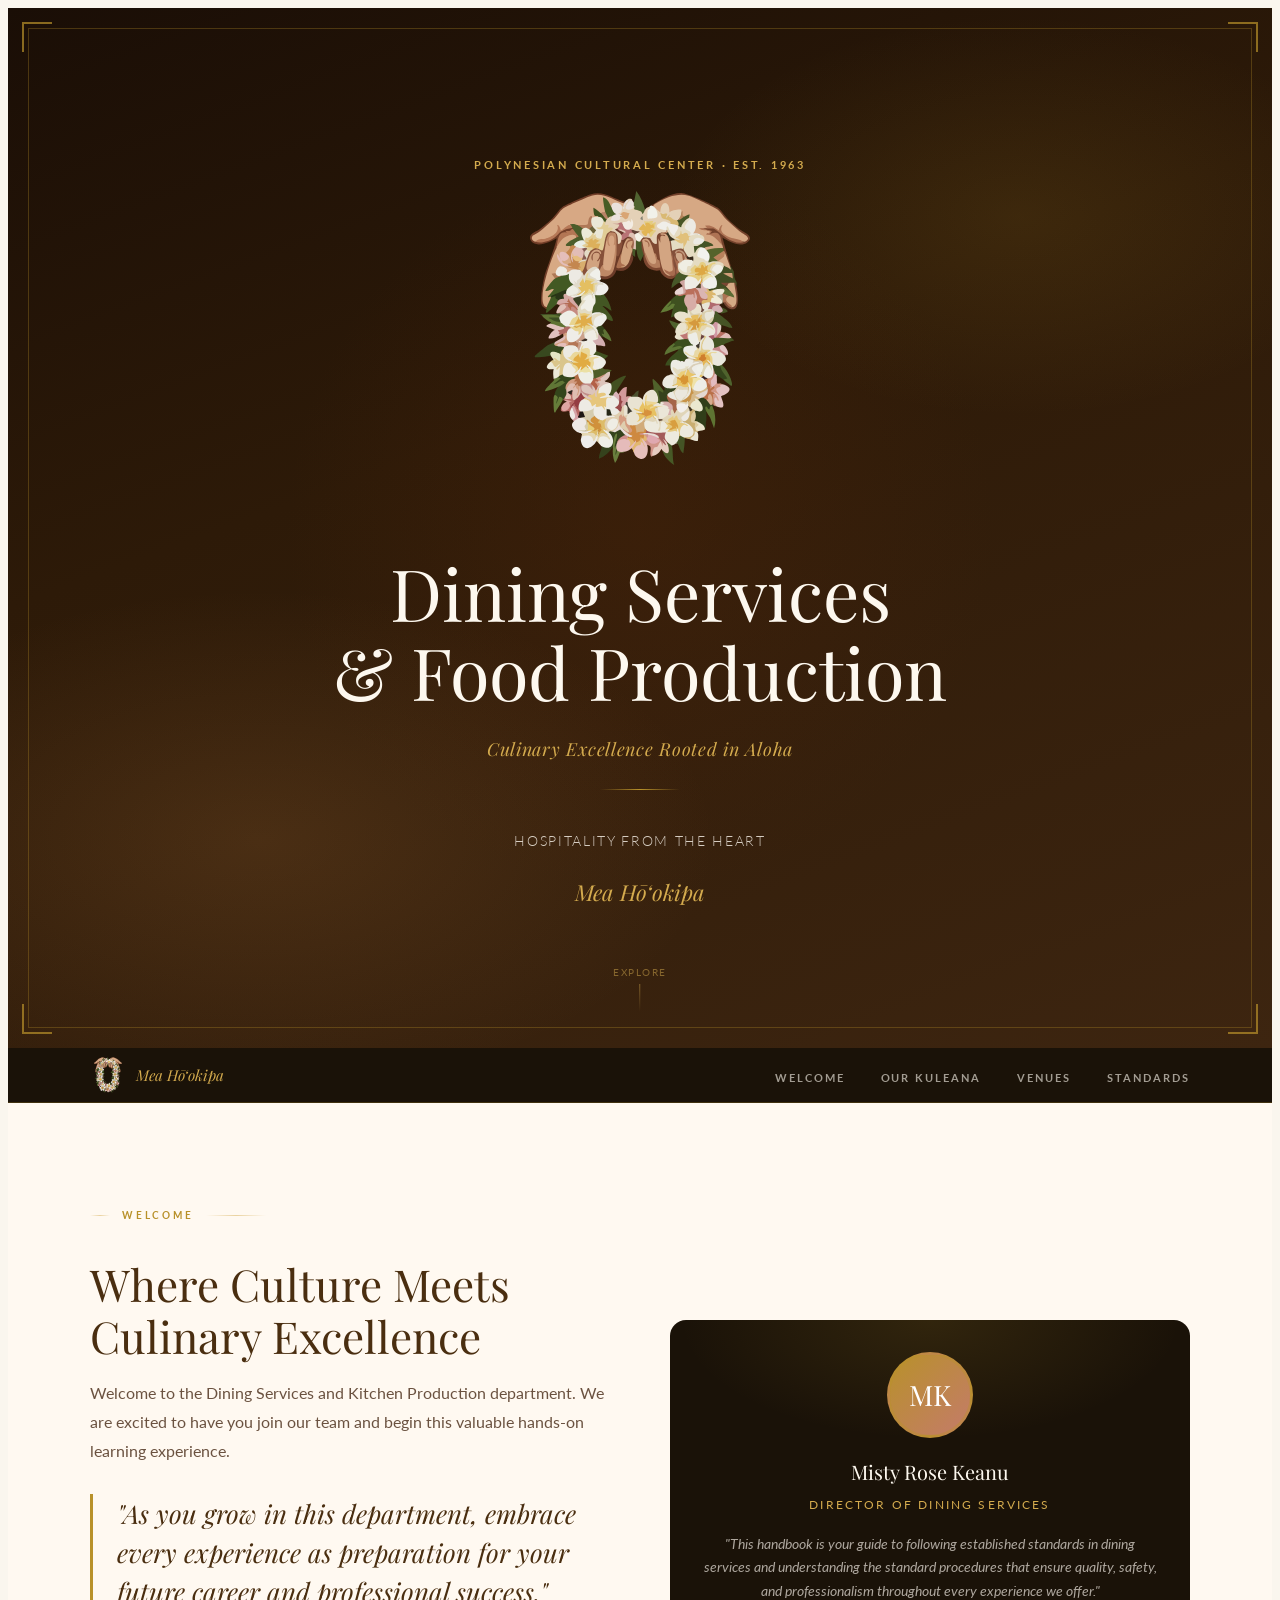
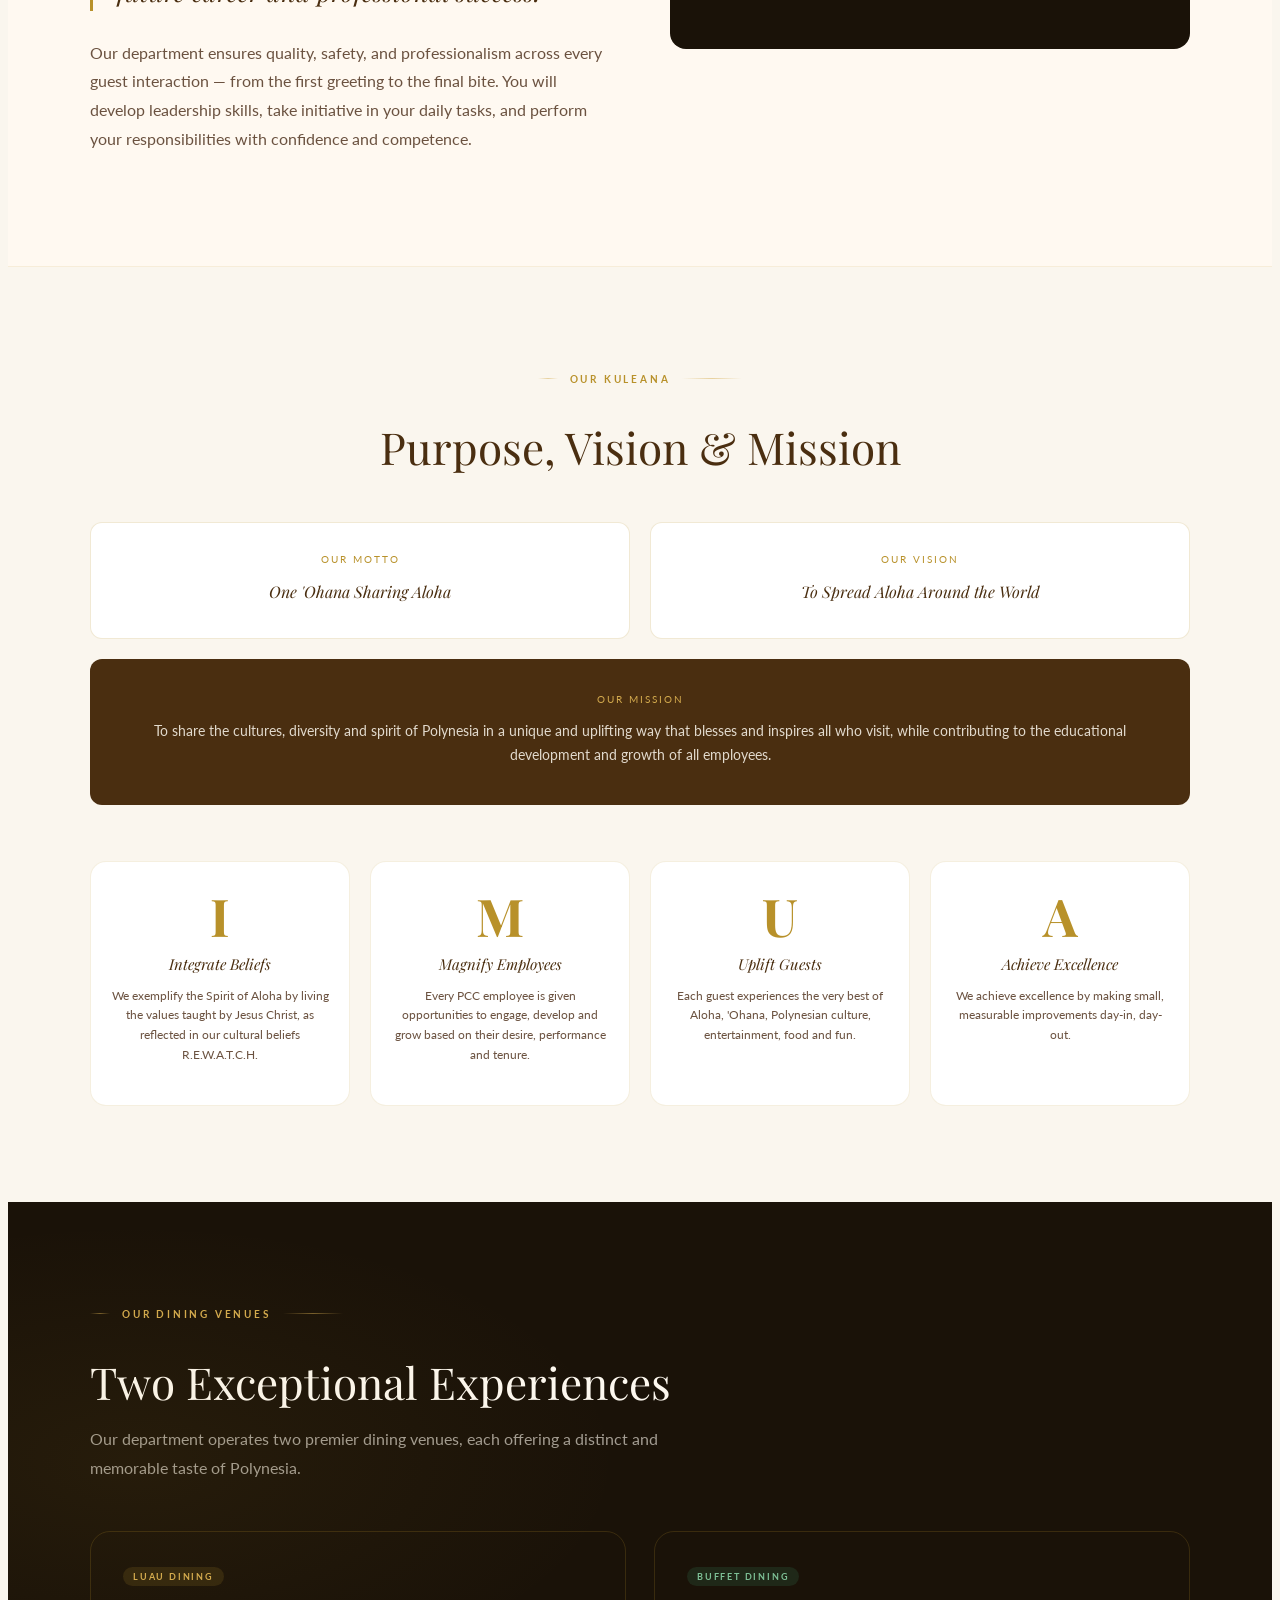
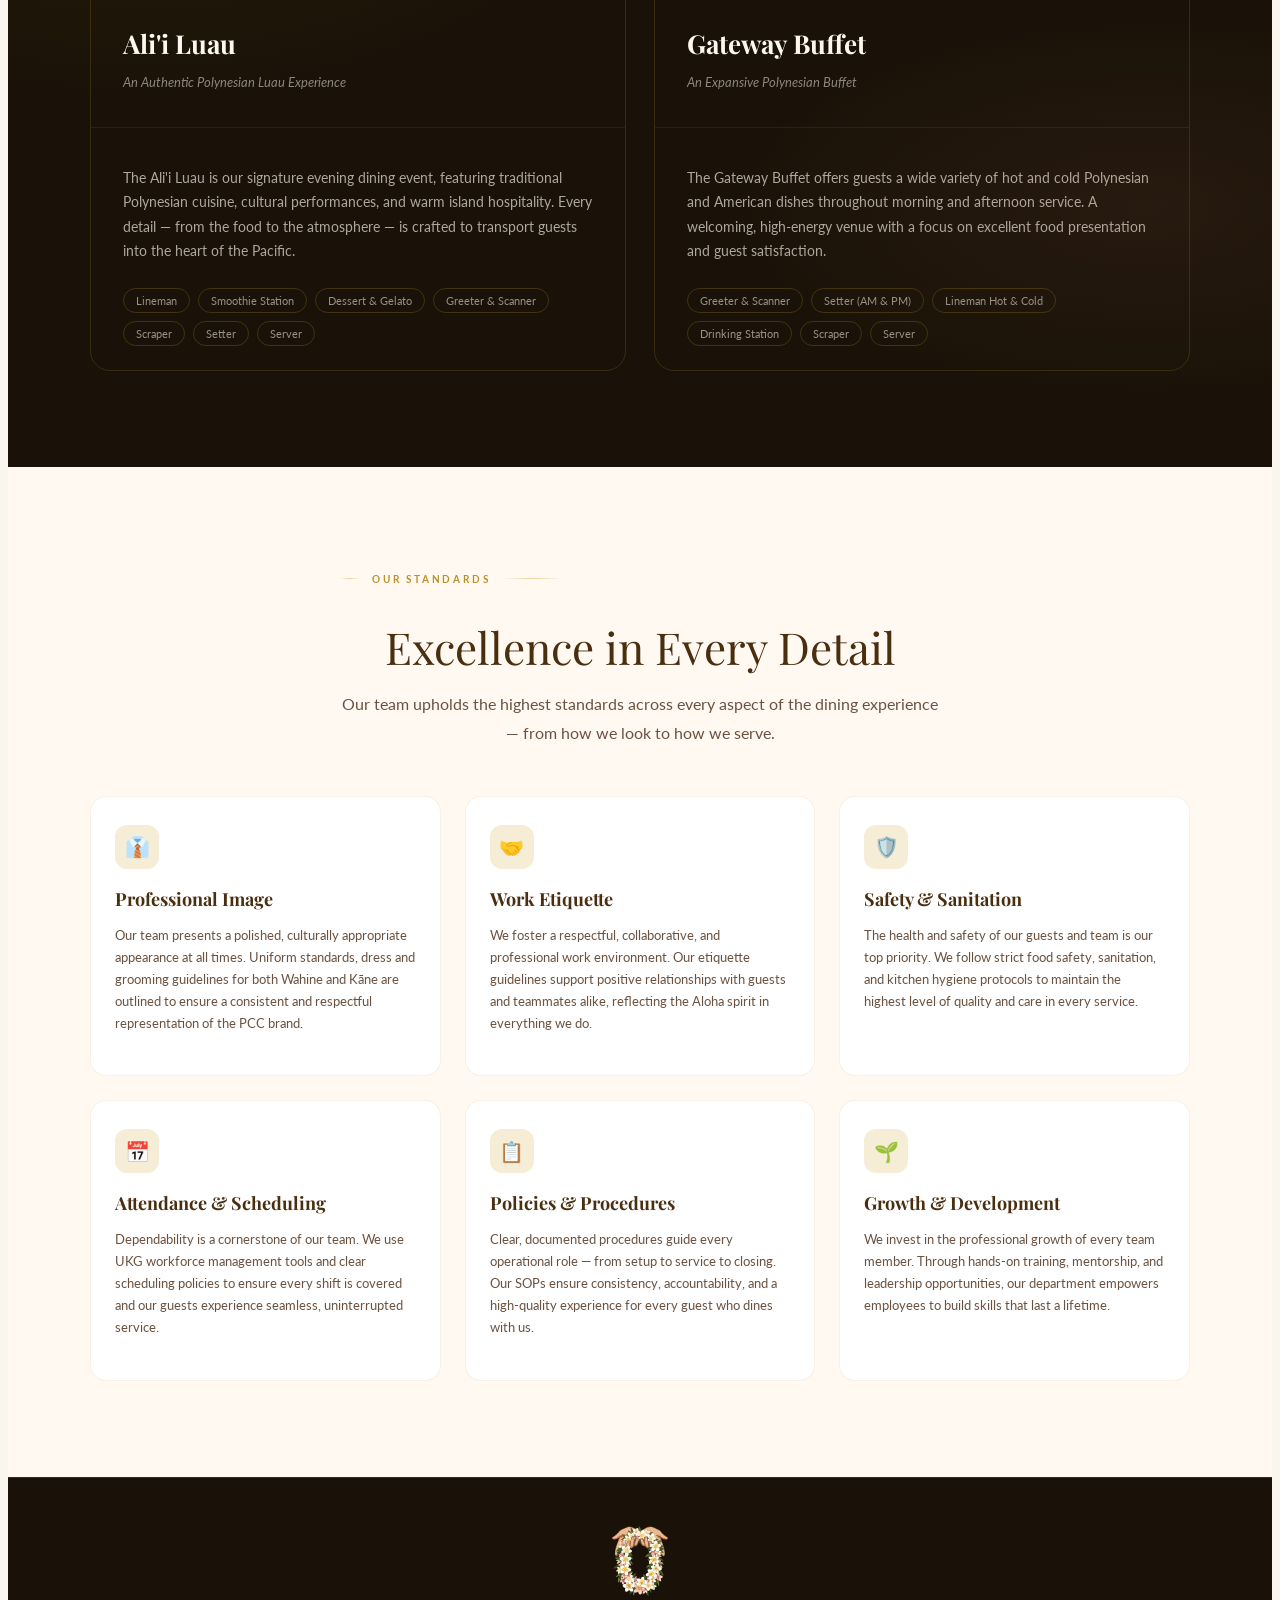
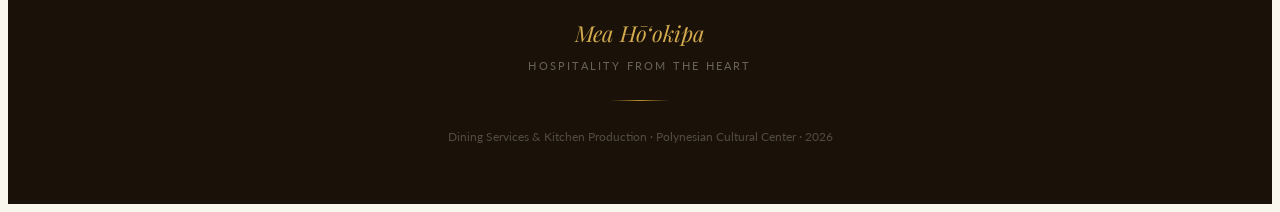
==== commit d85e849d: "Alii luau Subpage added" ====
--- a/index.html
+++ b/index.html
@@ -11,6 +11,13 @@
 
 <!-- HERO -->
 <section class="hero">
+  <div class="hero-video-wrap">
+    <video class="hero-video" autoplay muted loop playsinline>
+      <source src="assets/video/hero-background.mp4" type="video/mp4">
+      Your browser does not support the video tag.
+    </video>
+  </div>
+
   <div class="corner tl"></div>
   <div class="corner tr"></div>
   <div class="corner bl"></div>
@@ -18,17 +25,17 @@
 
   <p class="hero-eyebrow">Polynesian Cultural Center · Est. 1963</p>
 
-  <div class="hero-logo" aria-label="Dining Services logo">
-    <img src="assets/LOGO.svg" alt="Dining Services Logo" width="180" height="180" style="object-fit:contain; filter: drop-shadow(0 4px 24px rgba(184,145,42,0.35));">
-  </div>
-
-  <h1 class="hero-title">Dining Services<br>&amp; Kitchen Production</h1>
+  <div class="hero-logo">
+    <img src="assets/LOGO.svg" alt="Dining Services Logo" width="220">
+  </div>
+
+  <h1 class="hero-title">Dining Services<br>&amp; Food Production</h1>
   <p class="hero-subtitle-dept">Culinary Excellence Rooted in Aloha</p>
 
   <div class="hero-divider"></div>
 
   <p class="hero-motto">Hospitality from the Heart</p>
-  <p class="hero-motto-hawaiian">Me'a Ho'okipa</p>
+  <p class="hero-motto-hawaiian">Mea Hōʻokipa</p>
 
   <div class="hero-scroll" aria-hidden="true">
     <span>Explore</span>
@@ -41,7 +48,7 @@
   <div class="nav-inner">
     <span class="nav-brand" style="display:flex;align-items:center;gap:10px;">
       <img src="assets/LOGO.svg" alt="" width="36" height="36" style="object-fit:contain;vertical-align:middle;">
-      Dining Services
+      Mea Hōʻokipa
     </span>
     <ul class="nav-links">
       <li><a href="#intro">Welcome</a></li>
@@ -146,6 +153,8 @@
       <p class="section-body">Our department operates two premier dining venues, each offering a distinct and memorable taste of Polynesia.</p>
     </div>
 
+
+        <a href="alii-luau/index.html">
     <div class="venues-grid fade-up">
       <div class="venue-card">
         <div class="venue-header">
@@ -168,6 +177,7 @@
           </div>
         </div>
       </div>
+      </a>
 
       <div class="venue-card">
         <div class="venue-header">
@@ -247,7 +257,7 @@
   <div style="display:flex;align-items:center;justify-content:center;gap:16px;margin-bottom:16px;">
     <img src="assets/LOGO.svg" alt="PCC Dining Services Logo" width="70" height="70" style="object-fit:contain;filter:brightness(1.1);">
   </div>
-  <p class="footer-logo">Me'a Ho'okipa</p>
+  <p class="footer-logo">Mea Hōʻokipa</p>
   <p class="footer-sub">Hospitality from the Heart</p>
   <div class="footer-divider"></div>
   <p class="footer-copy">Dining Services &amp; Kitchen Production · Polynesian Cultural Center · 2026</p>
--- a/css/styles.css
+++ b/css/styles.css
@@ -30,6 +30,7 @@
 
 
   /* ── HERO ── */
+  
   .hero {
     position: relative;
     min-height: 100vh;
@@ -41,6 +42,25 @@
     text-align: center;
     padding: 80px 24px 60px;
     overflow: hidden;
+  }
+
+  .hero-video-wrap {
+    position: absolute;
+    inset: 0;
+    overflow: hidden;
+    z-index: -1;
+  }
+
+  .hero-video {
+    position: absolute;
+    top: 50%;
+    left: 50%;
+    width: 100%;
+    height: 100%;
+    object-fit: cover;
+    transform: translate(-50%, -50%);
+    min-width: 100%;
+    min-height: 100%;
   }
 
 
@@ -745,6 +765,11 @@
     opacity: 1;
     transform: none;
   }
+  
+  a {
+    text-decoration: none;
+    color: inherit;   
+  }
 
 
 </style>
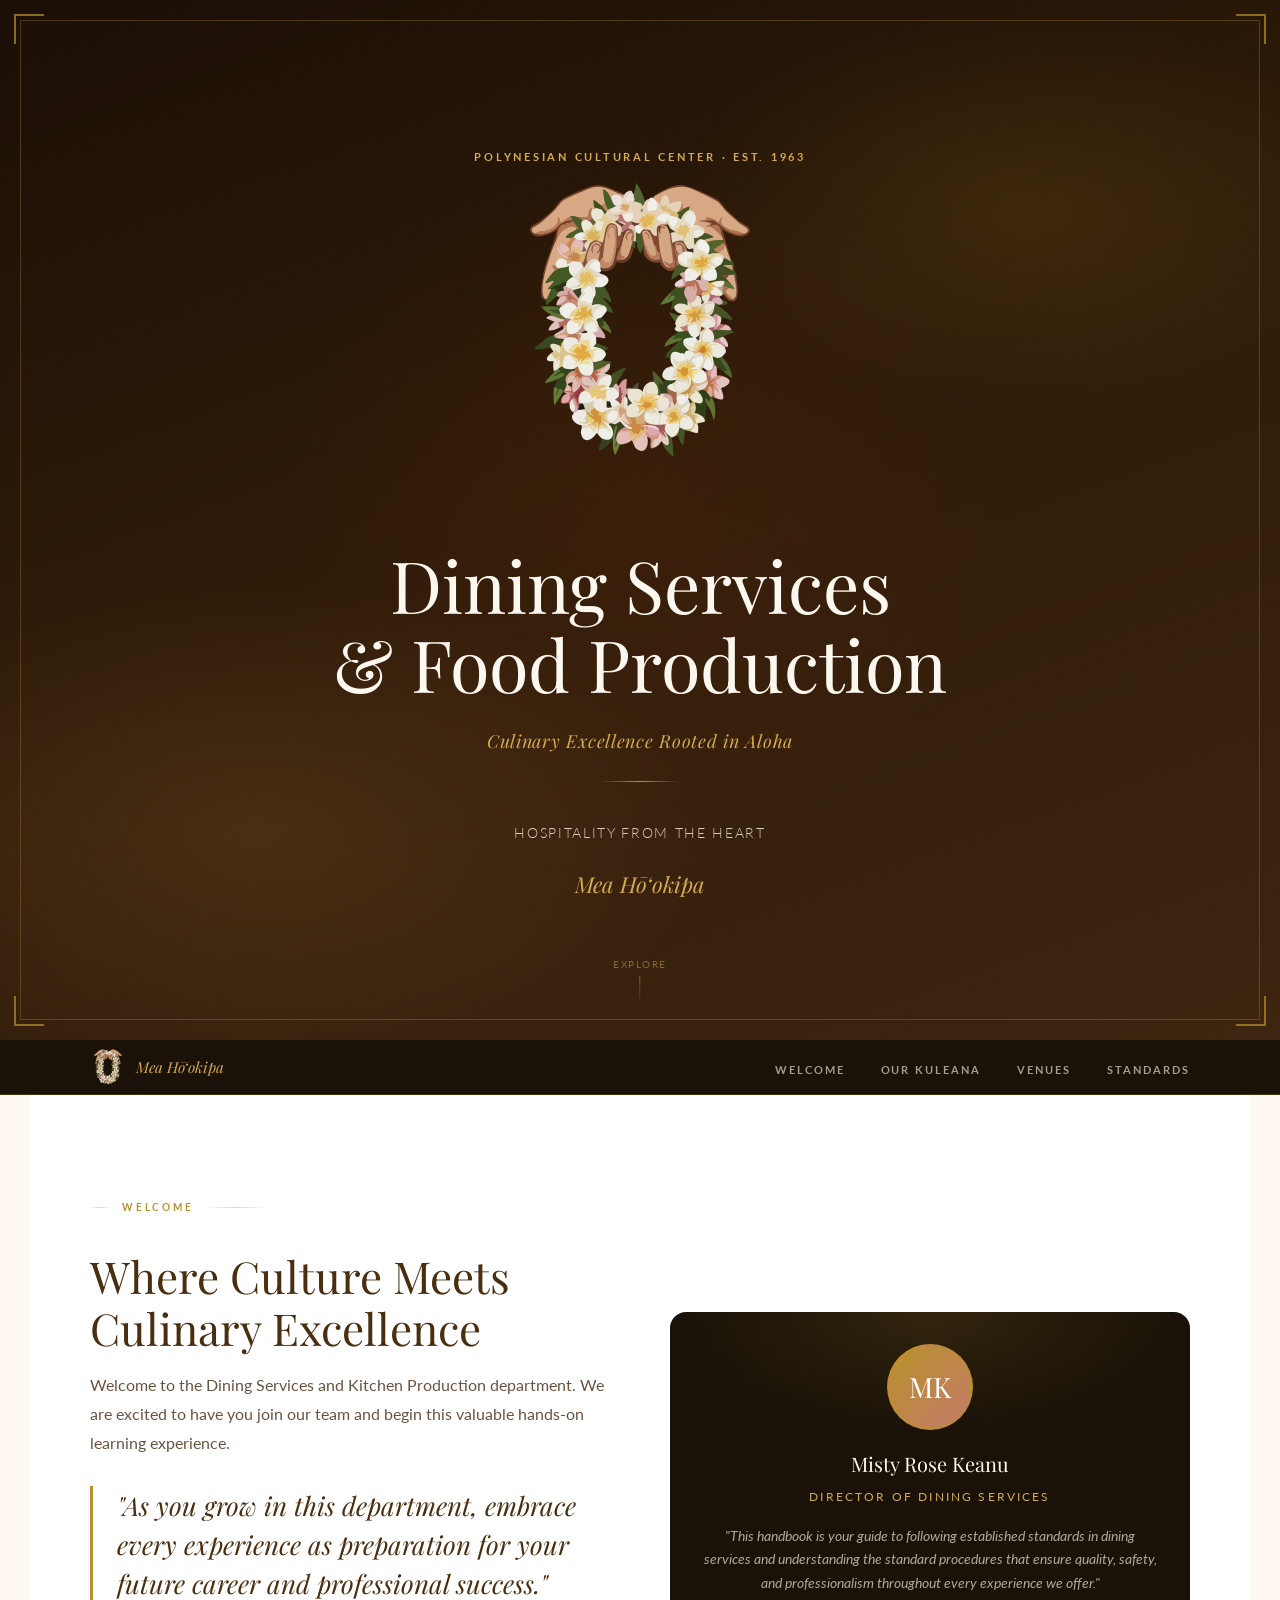
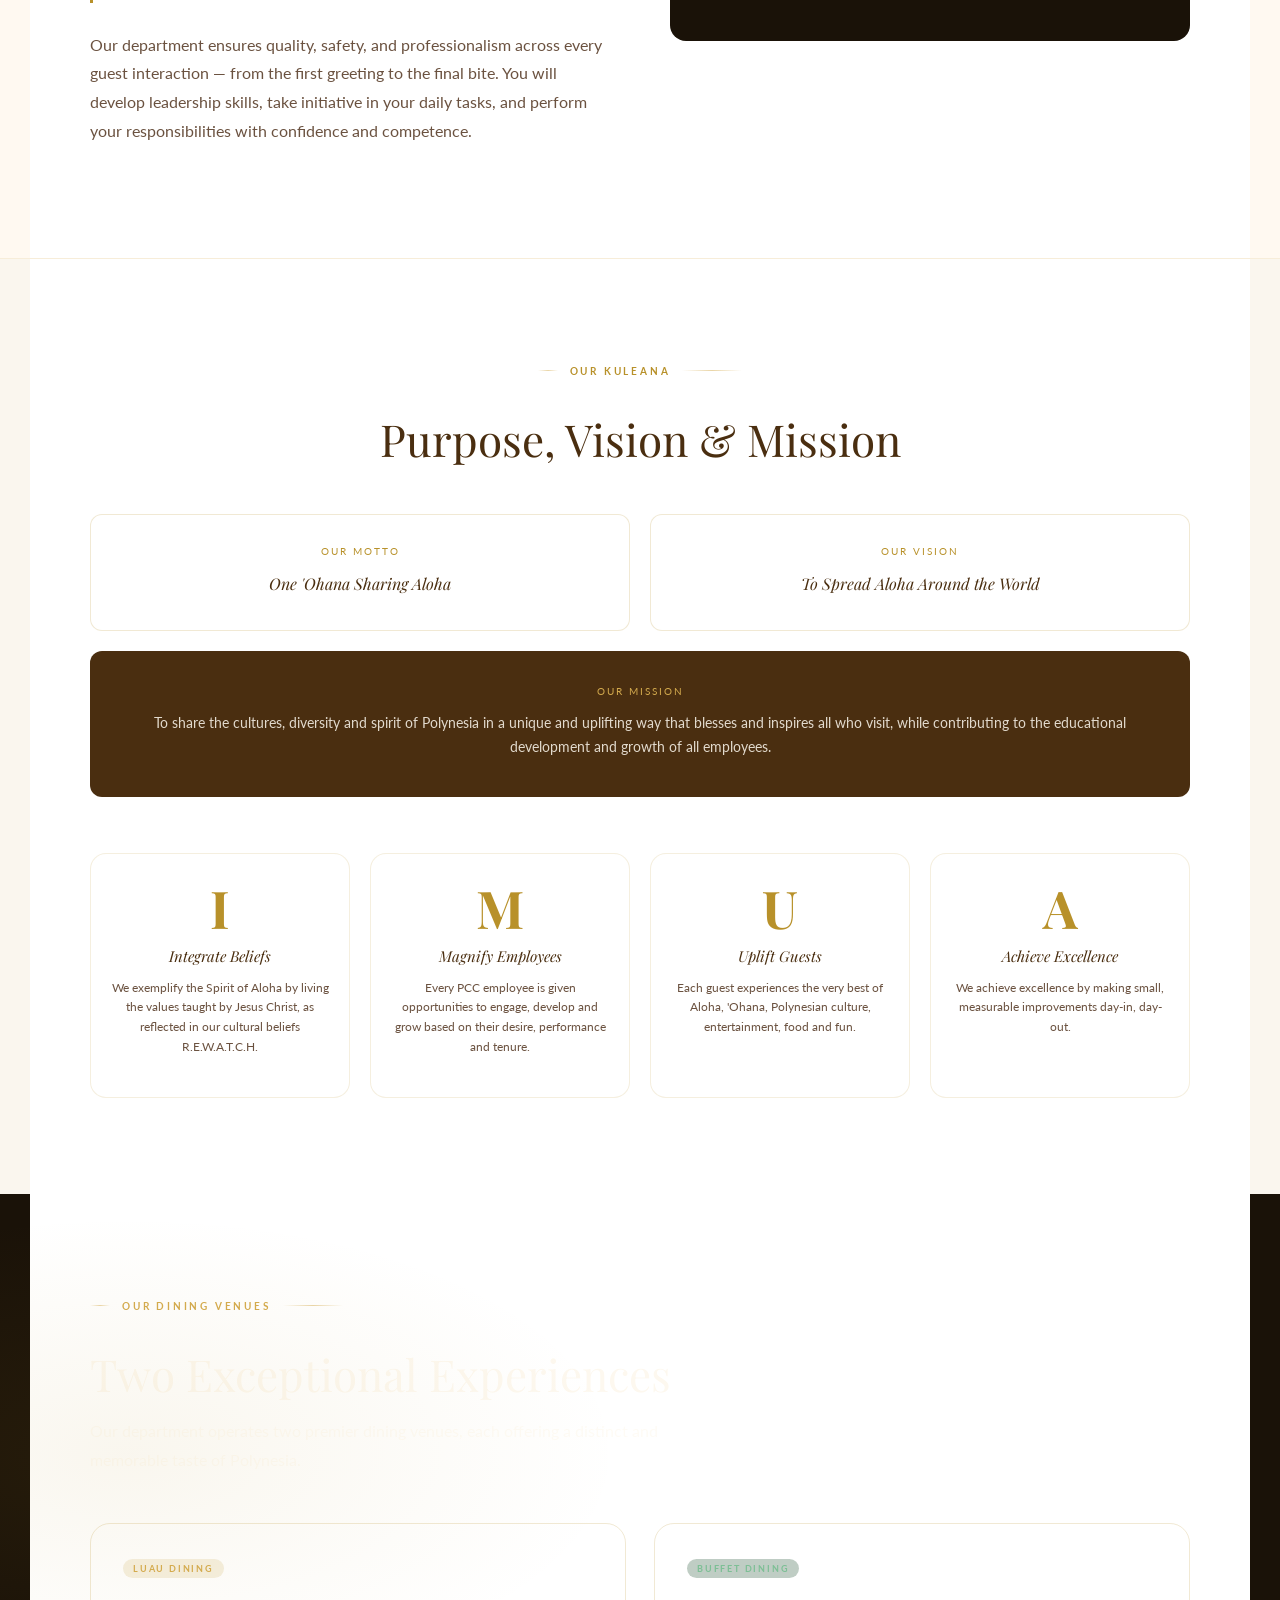
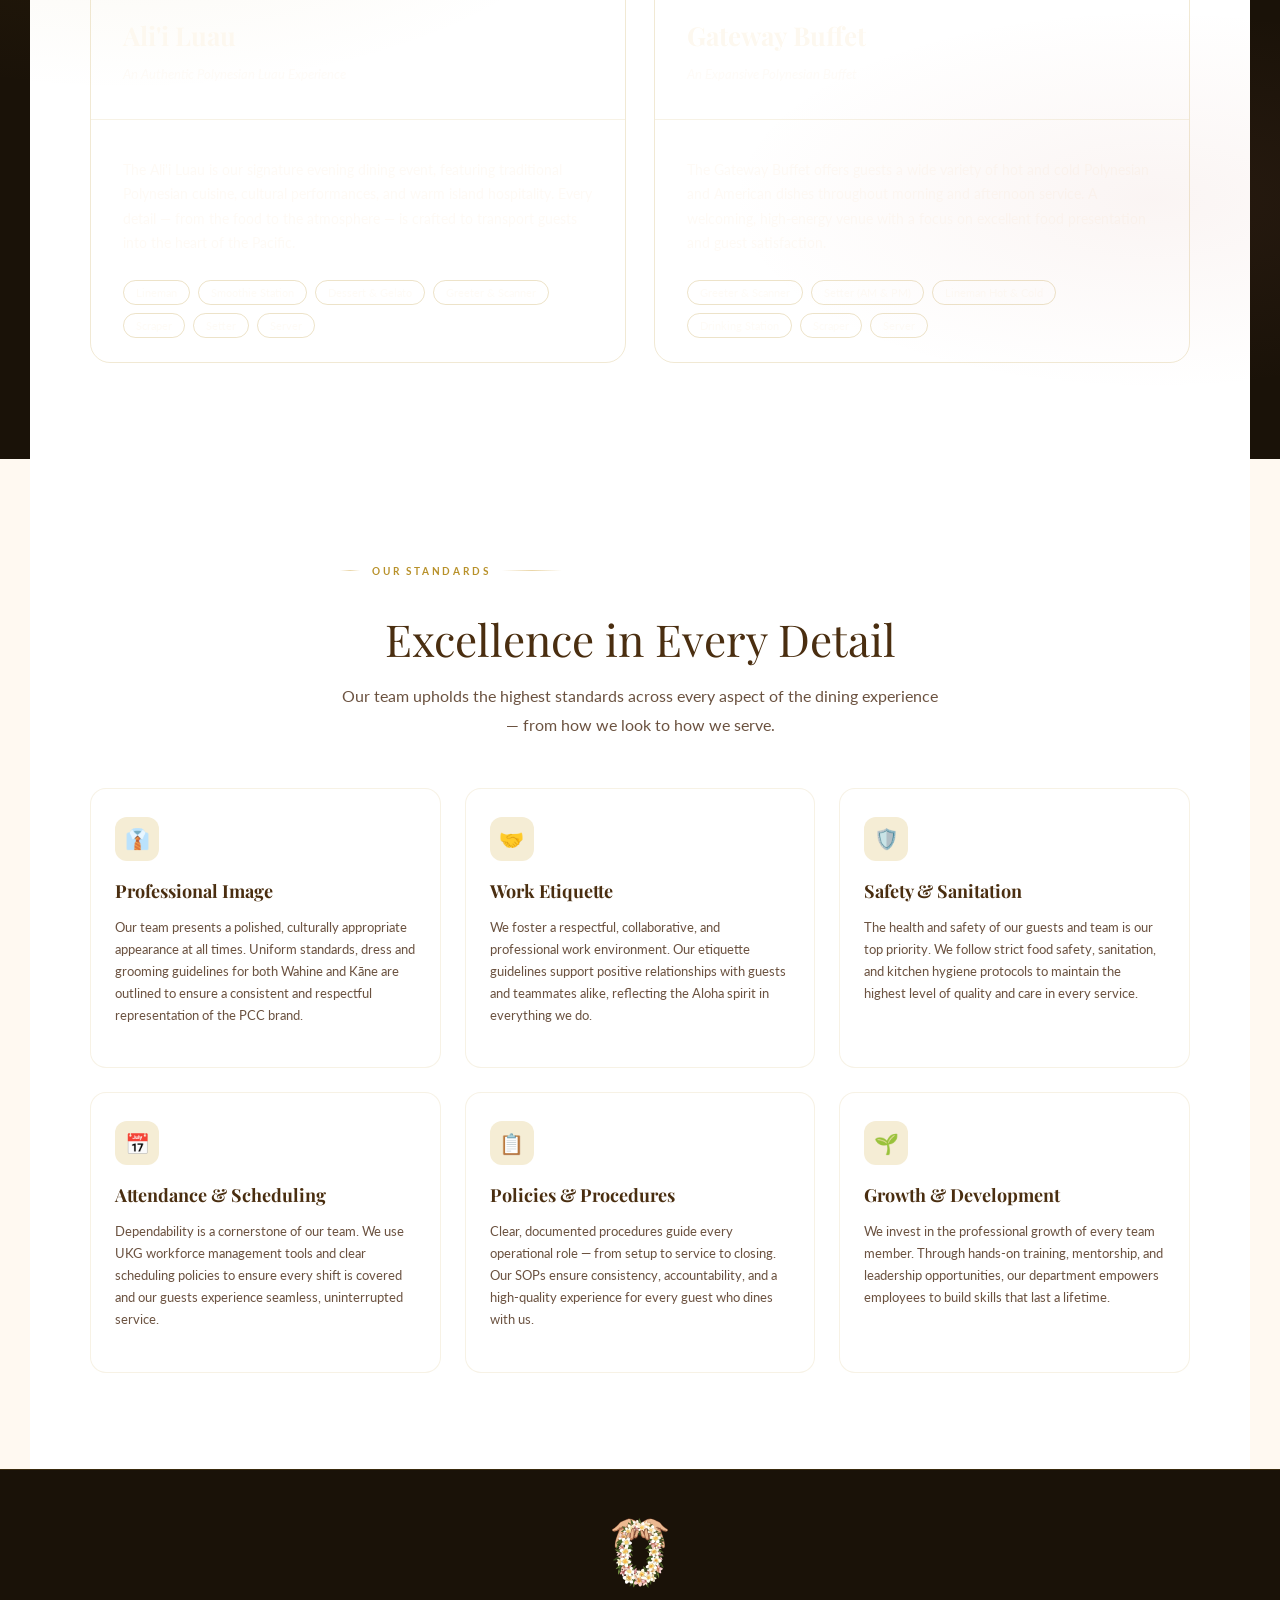
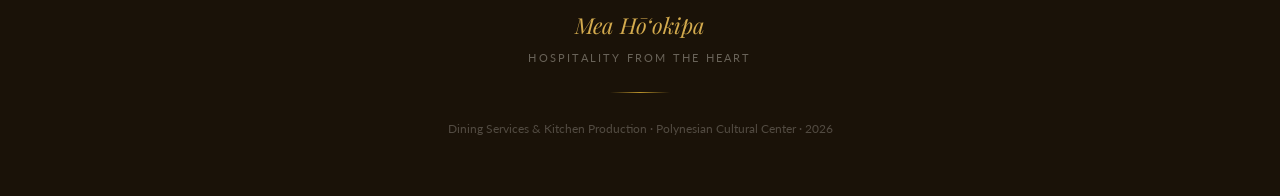
==== commit 727b6ce7: "mobile view fixed" ====
--- a/index.html
+++ b/index.html
@@ -56,6 +56,11 @@
       <li><a href="#venues">Venues</a></li>
       <li><a href="#standards">Standards</a></li>
     </ul>
+    <button class="hamburger" aria-label="Toggle navigation menu">
+      <span class="hamburger-line"></span>
+      <span class="hamburger-line"></span>
+      <span class="hamburger-line"></span>
+    </button>
   </div>
 </nav>
 
@@ -179,6 +184,8 @@
       </div>
       </a>
 
+
+      <a href="/gateway-buffet/index.html">
       <div class="venue-card">
         <div class="venue-header">
           <span class="venue-tag gateway">Buffet Dining</span>
@@ -201,6 +208,7 @@
       </div>
     </div>
   </div>
+  </a>
 </section>
 
 <!-- STANDARDS -->
@@ -275,6 +283,31 @@
   }, { threshold: 0.1 });
 
   document.querySelectorAll('.fade-up').forEach(el => observer.observe(el));
+
+  // Hamburger menu toggle
+  const hamburger = document.querySelector('.hamburger');
+  const navLinks = document.querySelector('.nav-links');
+
+  hamburger.addEventListener('click', () => {
+    hamburger.classList.toggle('active');
+    navLinks.classList.toggle('active');
+  });
+
+  // Close mobile menu when clicking a link
+  document.querySelectorAll('.nav-links a').forEach(link => {
+    link.addEventListener('click', () => {
+      hamburger.classList.remove('active');
+      navLinks.classList.remove('active');
+    });
+  });
+
+  // Close mobile menu when clicking outside
+  document.addEventListener('click', (e) => {
+    if (!hamburger.contains(e.target) && !navLinks.contains(e.target)) {
+      hamburger.classList.remove('active');
+      navLinks.classList.remove('active');
+    }
+  });
 </script>
 
 </body>
--- a/css/styles.css
+++ b/css/styles.css
@@ -1,4 +1,5 @@
 <style>
+
   *, *::before, *::after { box-sizing: border-box; margin: 0; padding: 0; }
 
 
@@ -18,7 +19,11 @@
   }
 
 
-  html { scroll-behavior: smooth; }
+  html { 
+    scroll-behavior: smooth;
+    margin: 0;
+    padding: 0;
+  }
 
 
   body {
@@ -26,6 +31,14 @@
     background: var(--cream);
     color: var(--text);
     overflow-x: hidden;
+    margin: 0;
+    padding: 0;
+    min-height: 100vh;
+  }
+
+ a {
+    text-decoration: none;
+    color: inherit;   
   }
 
 
@@ -265,11 +278,46 @@
   .nav-links a:hover { color: var(--gold-light); }
 
 
+  /* Hamburger Menu */
+  .hamburger {
+    display: none;
+    flex-direction: column;
+    justify-content: space-around;
+    width: 24px;
+    height: 24px;
+    background: none;
+    border: none;
+    cursor: pointer;
+    padding: 0;
+  }
+
+  .hamburger-line {
+    width: 100%;
+    height: 2px;
+    background: var(--gold-light);
+    transition: all 0.3s ease;
+    transform-origin: center;
+  }
+
+  .hamburger.active .hamburger-line:nth-child(1) {
+    transform: rotate(45deg) translate(5px, 5px);
+  }
+
+  .hamburger.active .hamburger-line:nth-child(2) {
+    opacity: 0;
+  }
+
+  .hamburger.active .hamburger-line:nth-child(3) {
+    transform: rotate(-45deg) translate(7px, -6px);
+  }
+
+
   /* ── SECTION WRAPPER ── */
   .section {
     max-width: 1100px;
     margin: 0 auto;
     padding: clamp(48px, 8vw, 96px) clamp(20px, 5vw, 60px);
+    background: #fff;
   }
 
 
@@ -766,10 +814,62 @@
     transform: none;
   }
   
-  a {
-    text-decoration: none;
-    color: inherit;   
-  }
-
-
-</style>
+  
+
+
+  /* ── MOBILE NAV ── */
+  @media (max-width: 768px) {
+    .hamburger {
+      display: flex;
+    }
+
+    .nav-links {
+      position: fixed;
+      top: 0;
+      right: 0;
+      width: 280px;
+      height: 100vh;
+      background: var(--dark);
+      border-left: 1px solid rgba(184,145,42,0.25);
+      flex-direction: column;
+      gap: 0;
+      padding: 80px 0 40px;
+      transform: translateX(100%);
+      opacity: 1;
+      visibility: hidden;
+      transition: transform 0.4s cubic-bezier(0.4, 0, 0.2, 1);
+      z-index: 99;
+      box-shadow: -4px 0 20px rgba(0,0,0,0.3);
+    }
+
+    .nav-links.active {
+      transform: translateX(0);
+      visibility: visible;
+    }
+
+    .nav-links li {
+      text-align: center;
+      border-bottom: 1px solid rgba(184,145,42,0.1);
+    }
+
+    .nav-links li:last-child {
+      border-bottom: none;
+    }
+
+    .nav-links a {
+      display: block;
+      padding: 20px 24px;
+      font-size: 16px;
+      letter-spacing: 0.1em;
+      transition: all 0.2s ease;
+    }
+
+    .nav-links a:hover {
+      background: rgba(184,145,42,0.1);
+      color: var(--gold-light);
+      transform: translateX(8px);
+    }
+  }
+
+
+</style>
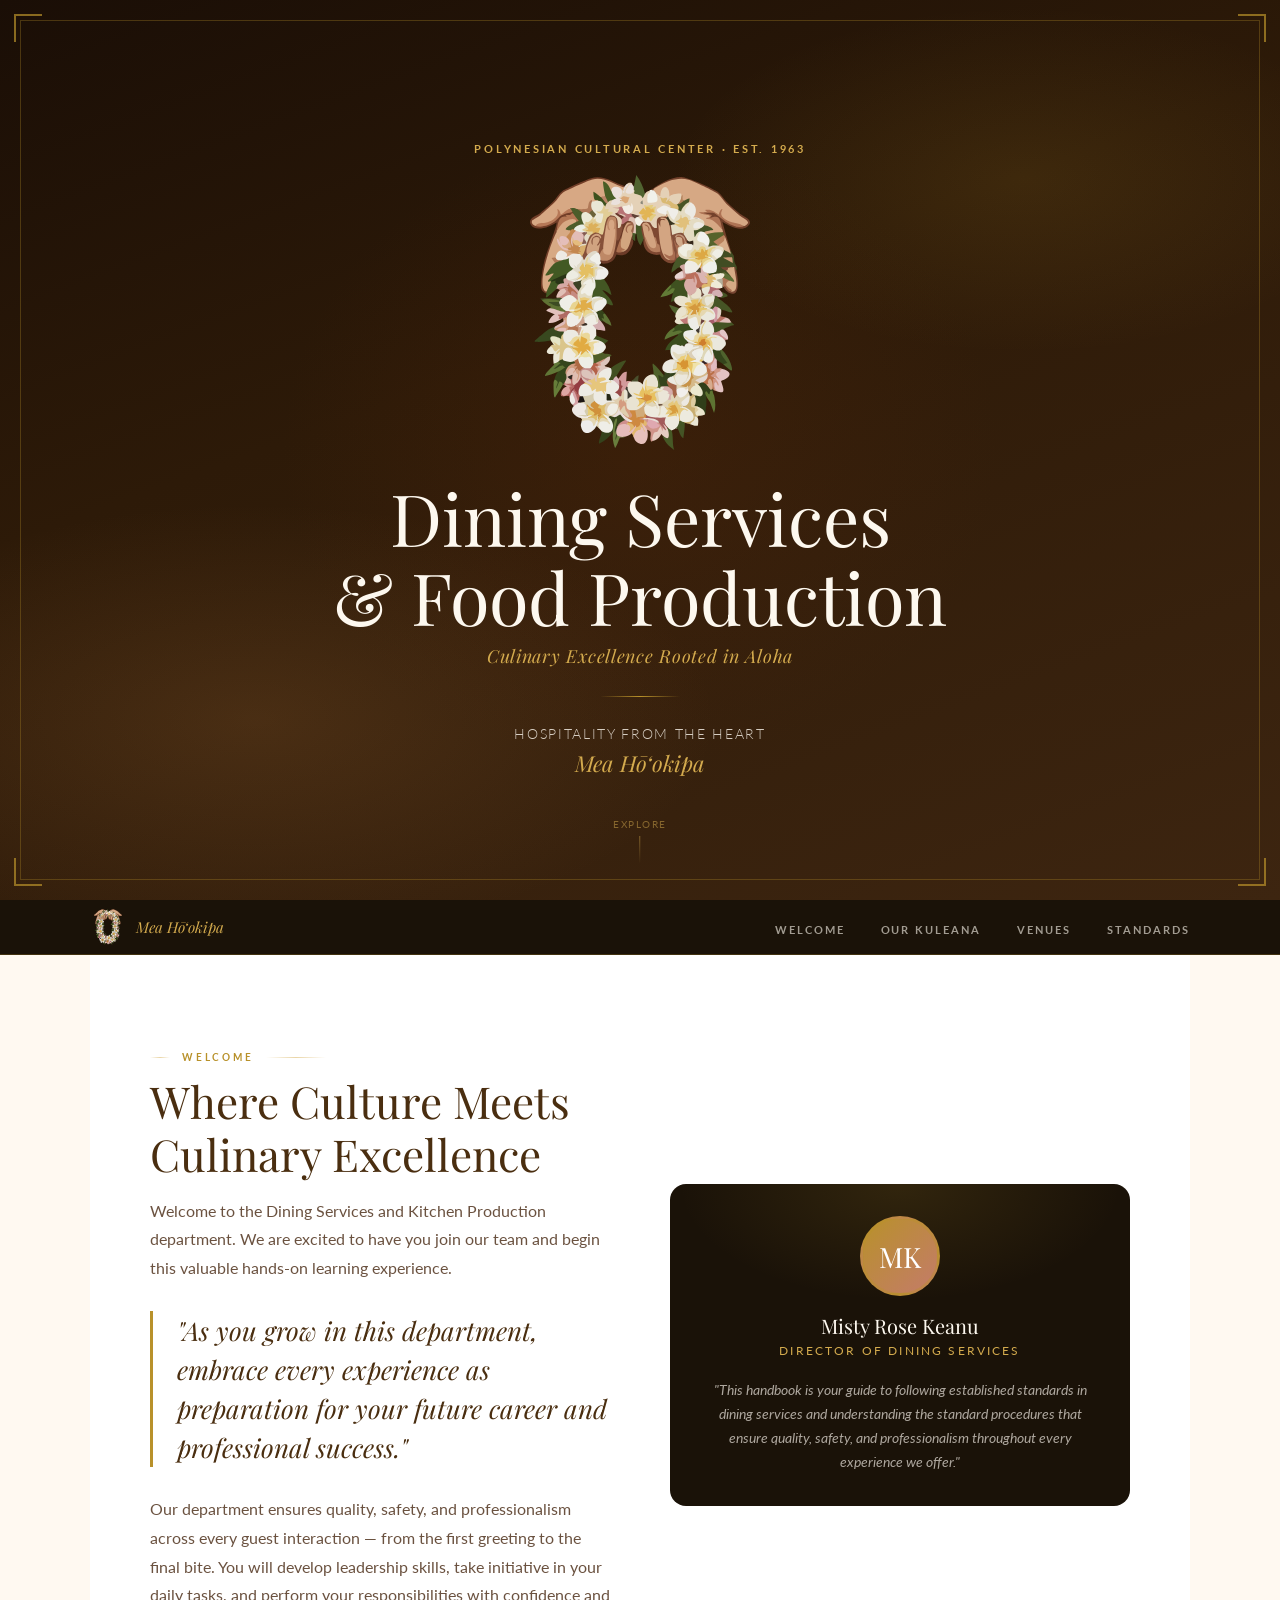
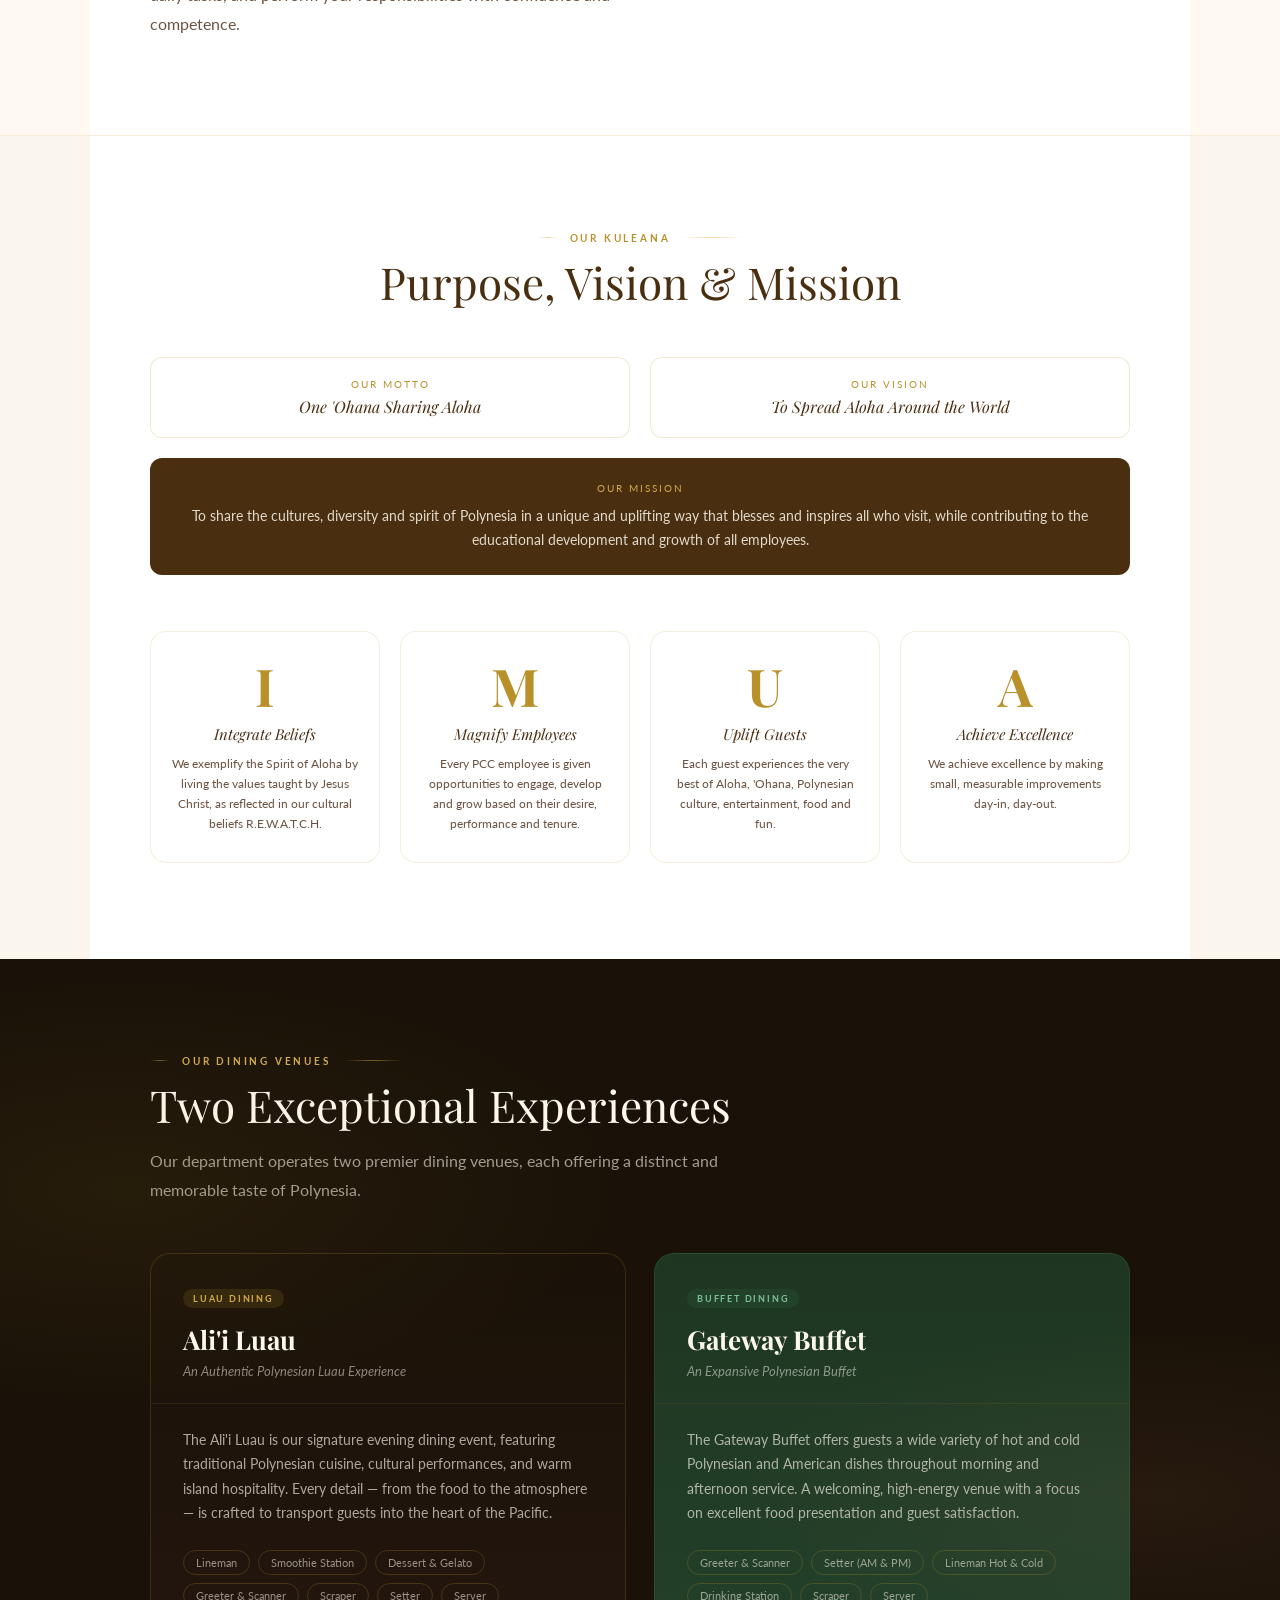
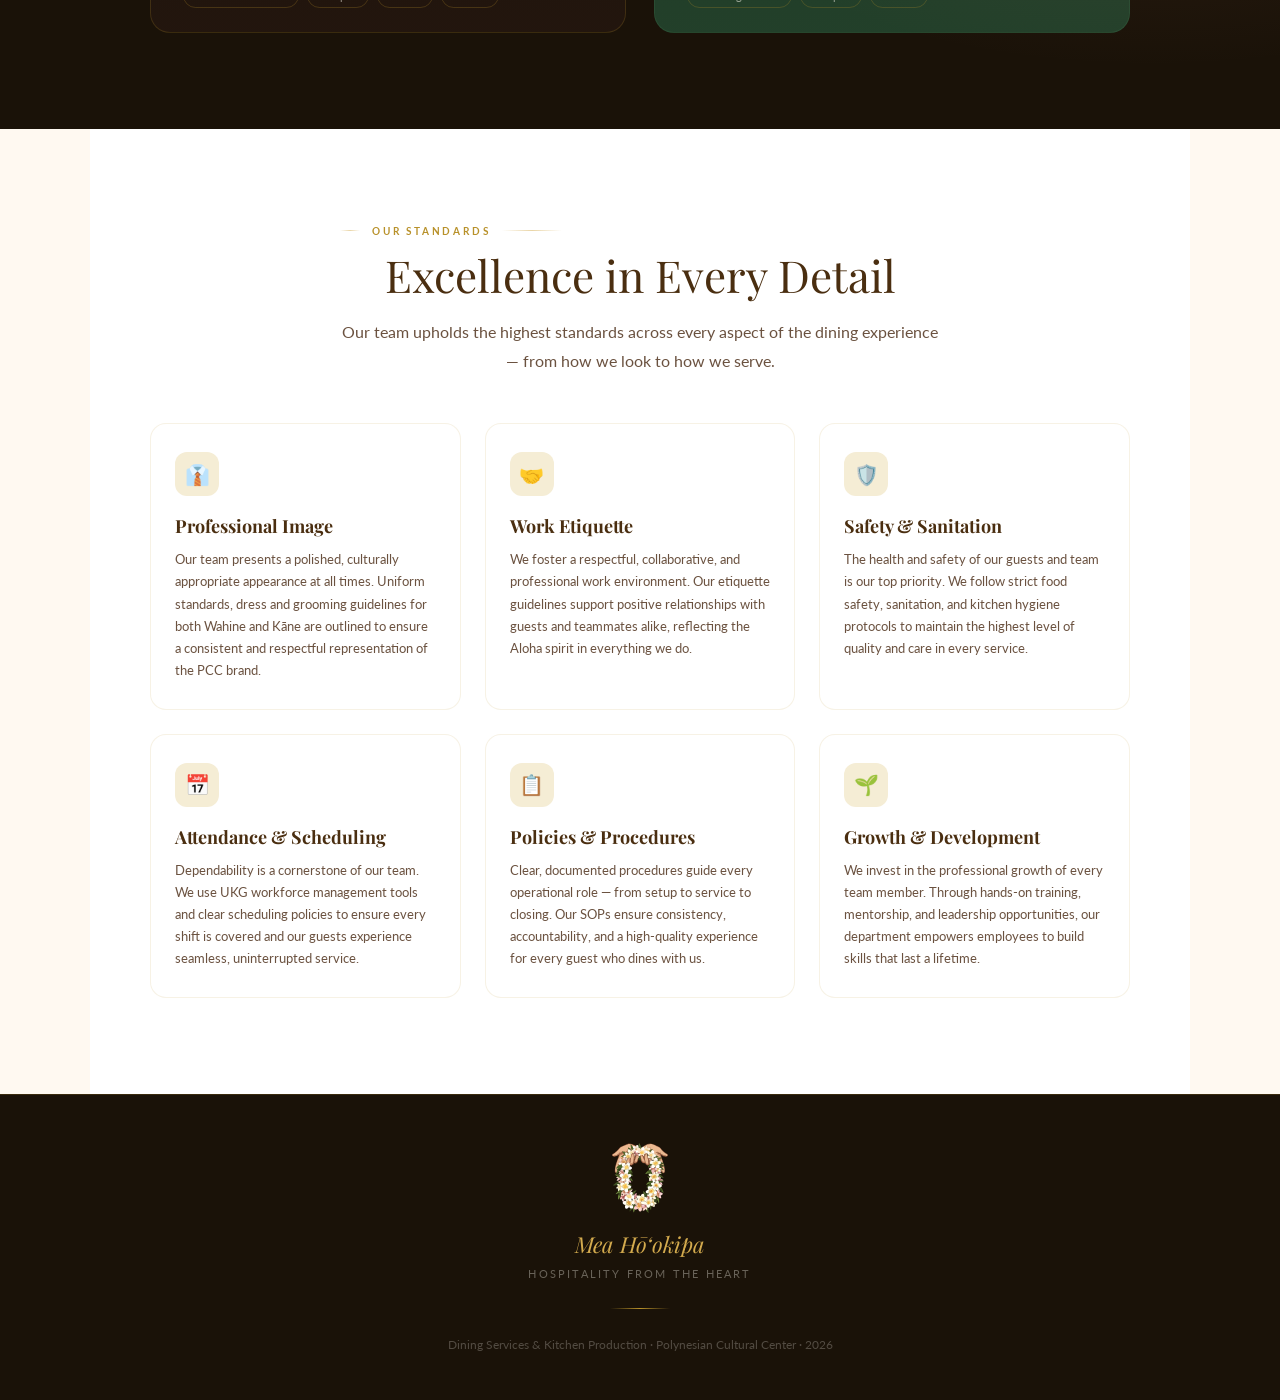
==== commit 1033684b: "fix homepage issue" ====
--- a/index.html
+++ b/index.html
@@ -158,57 +158,55 @@
       <p class="section-body">Our department operates two premier dining venues, each offering a distinct and memorable taste of Polynesia.</p>
     </div>
 
-
-        <a href="alii-luau/index.html">
     <div class="venues-grid fade-up">
-      <div class="venue-card">
-        <div class="venue-header">
-          <span class="venue-tag alii">Luau Dining</span>
-          <h3 class="venue-name">Ali'i Luau</h3>
-          <p class="venue-tagline">An Authentic Polynesian Luau Experience</p>
-        </div>
-        <div class="venue-body">
-          <p class="venue-desc">
-            The Ali'i Luau is our signature evening dining event, featuring traditional Polynesian cuisine, cultural performances, and warm island hospitality. Every detail — from the food to the atmosphere — is crafted to transport guests into the heart of the Pacific.
-          </p>
-          <div class="venue-roles">
-            <span class="role-chip">Lineman</span>
-            <span class="role-chip">Smoothie Station</span>
-            <span class="role-chip">Dessert &amp; Gelato</span>
-            <span class="role-chip">Greeter &amp; Scanner</span>
-            <span class="role-chip">Scraper</span>
-            <span class="role-chip">Setter</span>
-            <span class="role-chip">Server</span>
+      <a href="alii-luau/index.html" class="venue-link">
+        <div class="venue-card alii-card">
+          <div class="venue-header">
+            <span class="venue-tag alii">Luau Dining</span>
+            <h3 class="venue-name">Ali'i Luau</h3>
+            <p class="venue-tagline">An Authentic Polynesian Luau Experience</p>
           </div>
-        </div>
-      </div>
+          <div class="venue-body">
+            <p class="venue-desc">
+              The Ali'i Luau is our signature evening dining event, featuring traditional Polynesian cuisine, cultural performances, and warm island hospitality. Every detail — from the food to the atmosphere — is crafted to transport guests into the heart of the Pacific.
+            </p>
+            <div class="venue-roles">
+              <span class="role-chip">Lineman</span>
+              <span class="role-chip">Smoothie Station</span>
+              <span class="role-chip">Dessert &amp; Gelato</span>
+              <span class="role-chip">Greeter &amp; Scanner</span>
+              <span class="role-chip">Scraper</span>
+              <span class="role-chip">Setter</span>
+              <span class="role-chip">Server</span>
+            </div>
+          </div>
+        </div>
       </a>
 
-
-      <a href="/gateway-buffet/index.html">
-      <div class="venue-card">
-        <div class="venue-header">
-          <span class="venue-tag gateway">Buffet Dining</span>
-          <h3 class="venue-name">Gateway Buffet</h3>
-          <p class="venue-tagline">An Expansive Polynesian Buffet</p>
-        </div>
-        <div class="venue-body">
-          <p class="venue-desc">
-            The Gateway Buffet offers guests a wide variety of hot and cold Polynesian and American dishes throughout morning and afternoon service. A welcoming, high-energy venue with a focus on excellent food presentation and guest satisfaction.
-          </p>
-          <div class="venue-roles">
-            <span class="role-chip">Greeter &amp; Scanner</span>
-            <span class="role-chip">Setter (AM &amp; PM)</span>
-            <span class="role-chip">Lineman Hot &amp; Cold</span>
-            <span class="role-chip">Drinking Station</span>
-            <span class="role-chip">Scraper</span>
-            <span class="role-chip">Server</span>
+      <a href="gateway-buffet/index.html" class="venue-link">
+        <div class="venue-card gateway-card">
+          <div class="venue-header">
+            <span class="venue-tag gateway">Buffet Dining</span>
+            <h3 class="venue-name">Gateway Buffet</h3>
+            <p class="venue-tagline">An Expansive Polynesian Buffet</p>
           </div>
-        </div>
-      </div>
-    </div>
-  </div>
-  </a>
+          <div class="venue-body">
+            <p class="venue-desc">
+              The Gateway Buffet offers guests a wide variety of hot and cold Polynesian and American dishes throughout morning and afternoon service. A welcoming, high-energy venue with a focus on excellent food presentation and guest satisfaction.
+            </p>
+            <div class="venue-roles">
+              <span class="role-chip">Greeter &amp; Scanner</span>
+              <span class="role-chip">Setter (AM &amp; PM)</span>
+              <span class="role-chip">Lineman Hot &amp; Cold</span>
+              <span class="role-chip">Drinking Station</span>
+              <span class="role-chip">Scraper</span>
+              <span class="role-chip">Server</span>
+            </div>
+          </div>
+        </div>
+      </a>
+    </div>
+  </div>
 </section>
 
 <!-- STANDARDS -->
--- a/css/styles.css
+++ b/css/styles.css
@@ -1,6 +1,4 @@
-<style>
-
-  *, *::before, *::after { box-sizing: border-box; margin: 0; padding: 0; }
+*, *::before, *::after { box-sizing: border-box; margin: 0; padding: 0; }
 
 
   :root {
@@ -615,6 +613,7 @@
   #venues .section-title { color: #FDF8EF; }
   #venues .section-body { color: rgba(253,248,239,0.6); }
   #venues .section-eyebrow { color: var(--gold-light); }
+  #venues .section { background: transparent; }
 
 
   .venues-grid {
@@ -632,11 +631,36 @@
     border: 1px solid rgba(184,145,42,0.2);
     border-radius: 20px;
     overflow: hidden;
-    transition: border-color 0.25s;
-  }
-
-
-  .venue-card:hover { border-color: rgba(184,145,42,0.5); }
+    transition: border-color 0.25s, background 0.25s;
+    background-color: #1A1208;
+    background: linear-gradient(180deg, rgba(26,18,8,0.98) 0%, rgba(35,22,14,0.98) 100%);
+    color: #FDF8EF;
+  }
+
+
+  .venue-card:hover {
+    border-color: rgba(184,145,42,0.5);
+    background: linear-gradient(180deg, rgba(35,24,15,1) 0%, rgba(45,30,20,1) 100%);
+  }
+
+
+  .venue-link {
+    display: block;
+    color: inherit;
+    text-decoration: none;
+  }
+
+
+  .gateway-card {
+    background: linear-gradient(180deg, rgba(31,57,35,0.95) 0%, rgba(35,67,44,0.95) 100%);
+    border-color: rgba(61,118,75,0.25);
+  }
+
+
+  .gateway-card:hover {
+    background: linear-gradient(180deg, rgba(29,63,40,1) 0%, rgba(35,75,49,1) 100%);
+    border-color: rgba(61,118,75,0.6);
+  }
 
 
   .venue-header {
@@ -870,6 +894,3 @@
       transform: translateX(8px);
     }
   }
-
-
-</style>
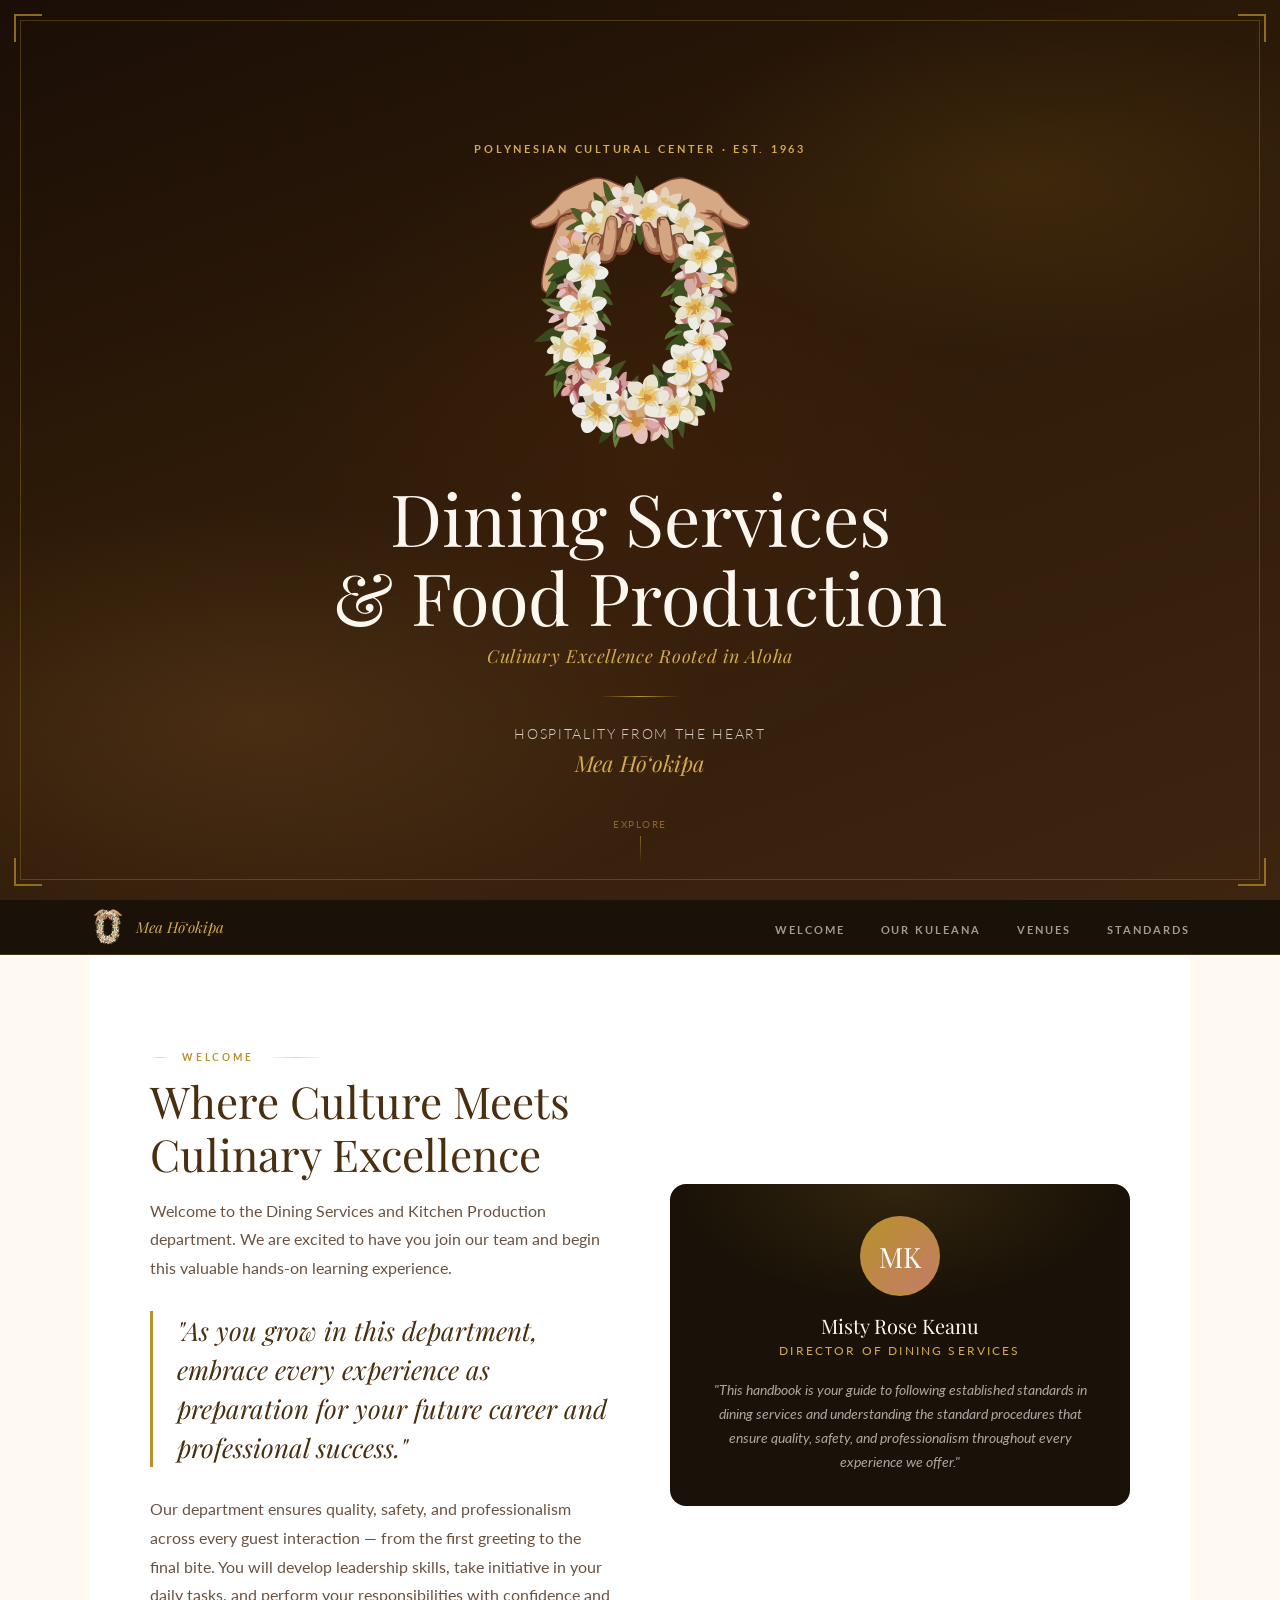
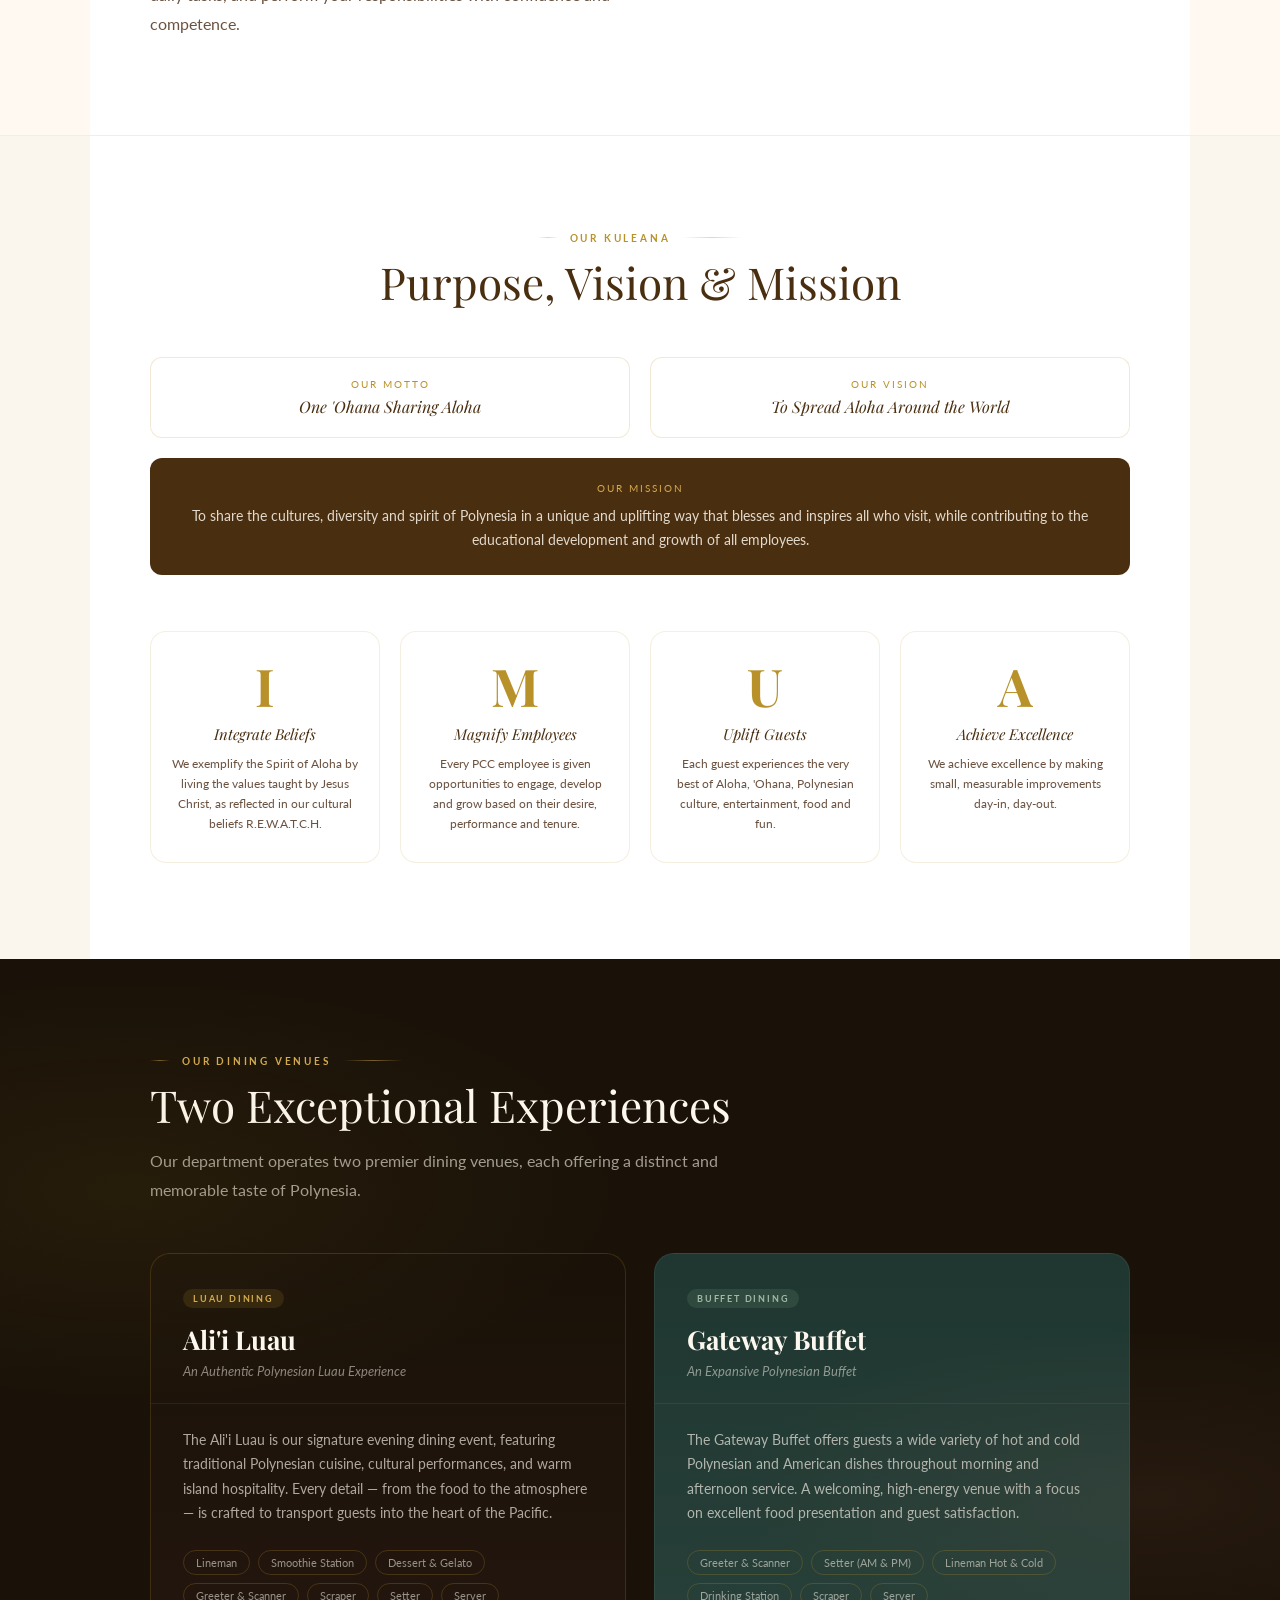
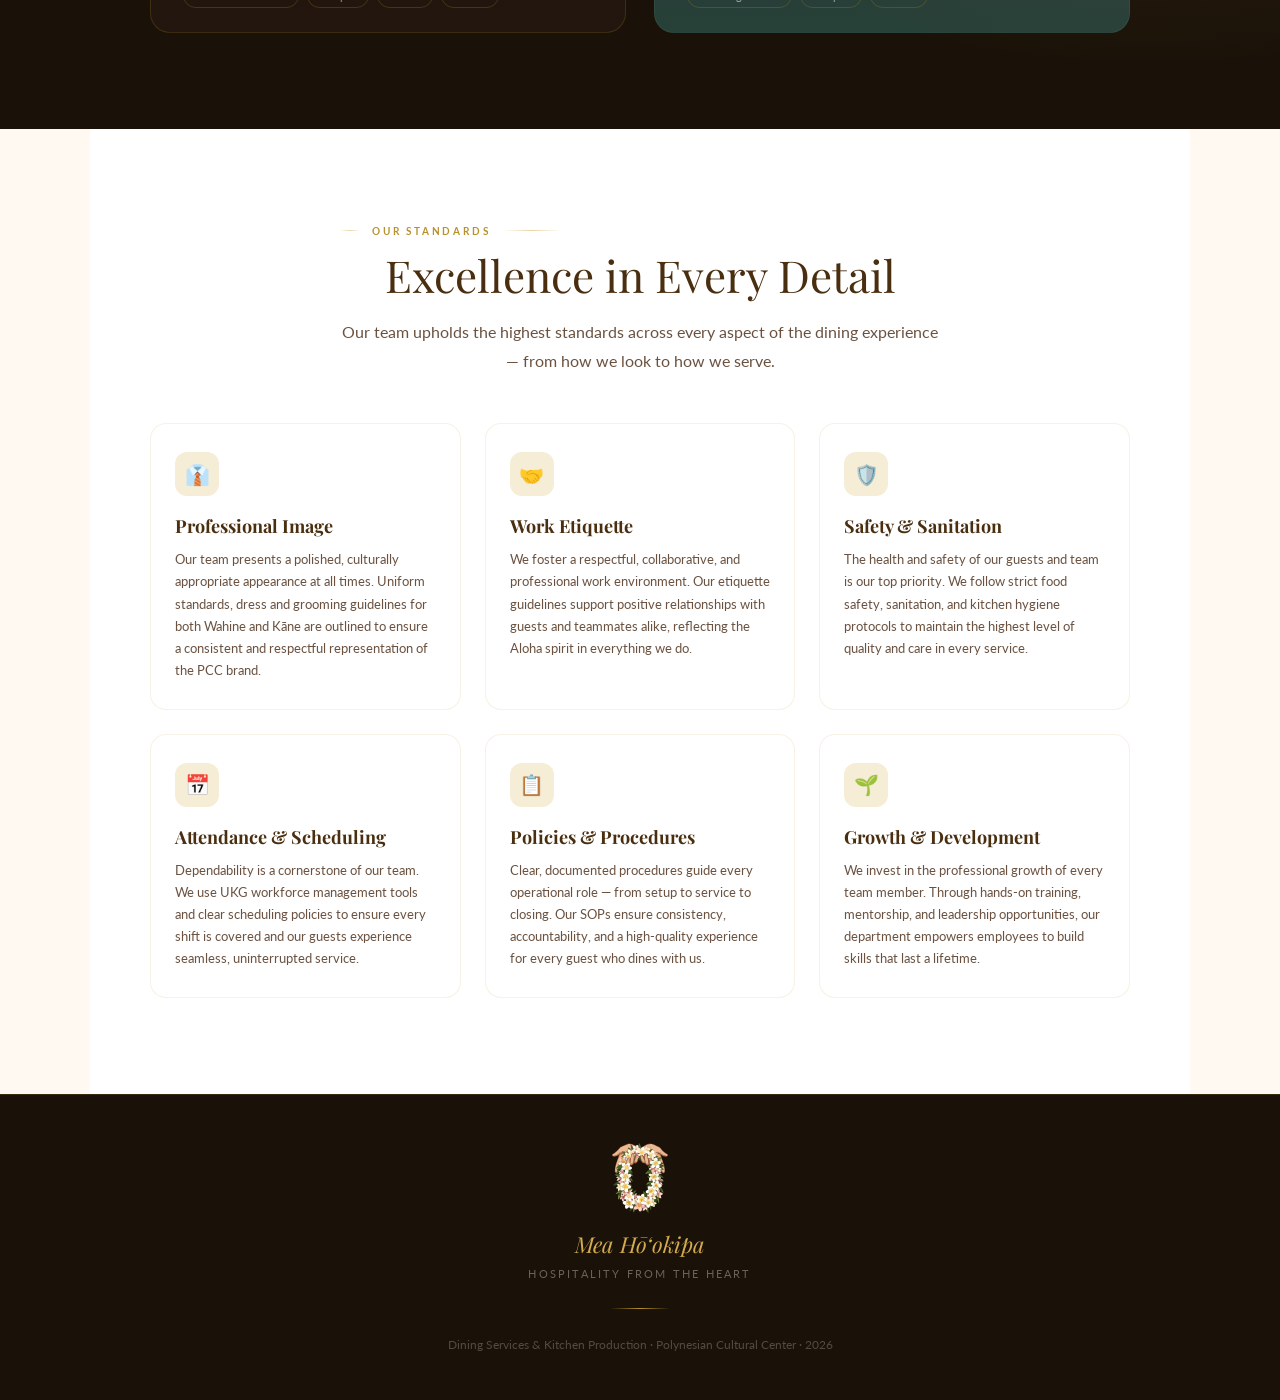
==== commit b32b9152: "favicon" ====
--- a/index.html
+++ b/index.html
@@ -6,6 +6,10 @@
 <title>Dining Services & Kitchen Production — Polynesian Cultural Center</title>
 <link href="https://fonts.googleapis.com/css2?family=Playfair+Display:ital,wght@0,400;0,700;1,400&family=Lato:wght@300;400;700&display=swap" rel="stylesheet">
 <link rel="stylesheet" href="css/styles.css">
+<link rel="apple-touch-icon" sizes="180x180" href="/apple-touch-icon.png">
+<link rel="icon" type="image/png" sizes="32x32" href="/favicon-32x32.png">
+<link rel="icon" type="image/png" sizes="16x16" href="/favicon-16x16.png">
+<link rel="manifest" href="/site.webmanifest">
 </head>
 <body>
 
--- a/css/styles.css
+++ b/css/styles.css
@@ -192,8 +192,10 @@
   .hero-scroll {
     position: absolute;
     bottom: 36px;
-    left: 50%;
-    transform: translateX(-50%);
+    left: 0;
+    right: 0;
+    width: fit-content;
+    margin: 0 auto;
     z-index: 1;
     display: flex;
     flex-direction: column;
@@ -205,8 +207,8 @@
 
 
   @keyframes bob {
-    0%, 100% { transform: translateX(-50%) translateY(0); }
-    50% { transform: translateX(-50%) translateY(6px); }
+    0%, 100% { transform: translateY(0); }
+    50% { transform: translateY(6px); }
   }
 
 
@@ -652,14 +654,14 @@
 
 
   .gateway-card {
-    background: linear-gradient(180deg, rgba(31,57,35,0.95) 0%, rgba(35,67,44,0.95) 100%);
-    border-color: rgba(61,118,75,0.25);
+    background: linear-gradient(180deg, rgba(32,58,53,0.92) 0%, rgba(40,68,61,0.92) 100%);
+    border-color: rgba(88,110,103,0.22);
   }
 
 
   .gateway-card:hover {
-    background: linear-gradient(180deg, rgba(29,63,40,1) 0%, rgba(35,75,49,1) 100%);
-    border-color: rgba(61,118,75,0.6);
+    background: linear-gradient(180deg, rgba(34,60,55,1) 0%, rgba(42,72,65,1) 100%);
+    border-color: rgba(88,110,103,0.45);
   }
 
 
@@ -683,7 +685,7 @@
 
 
   .venue-tag.alii { background: rgba(184,145,42,0.15); color: var(--gold-light); }
-  .venue-tag.gateway { background: rgba(45,90,61,0.3); color: #7DBF95; }
+  .venue-tag.gateway { background: rgba(95,128,111,0.24); color: #A0B8A6; }
 
 
   .venue-name {
